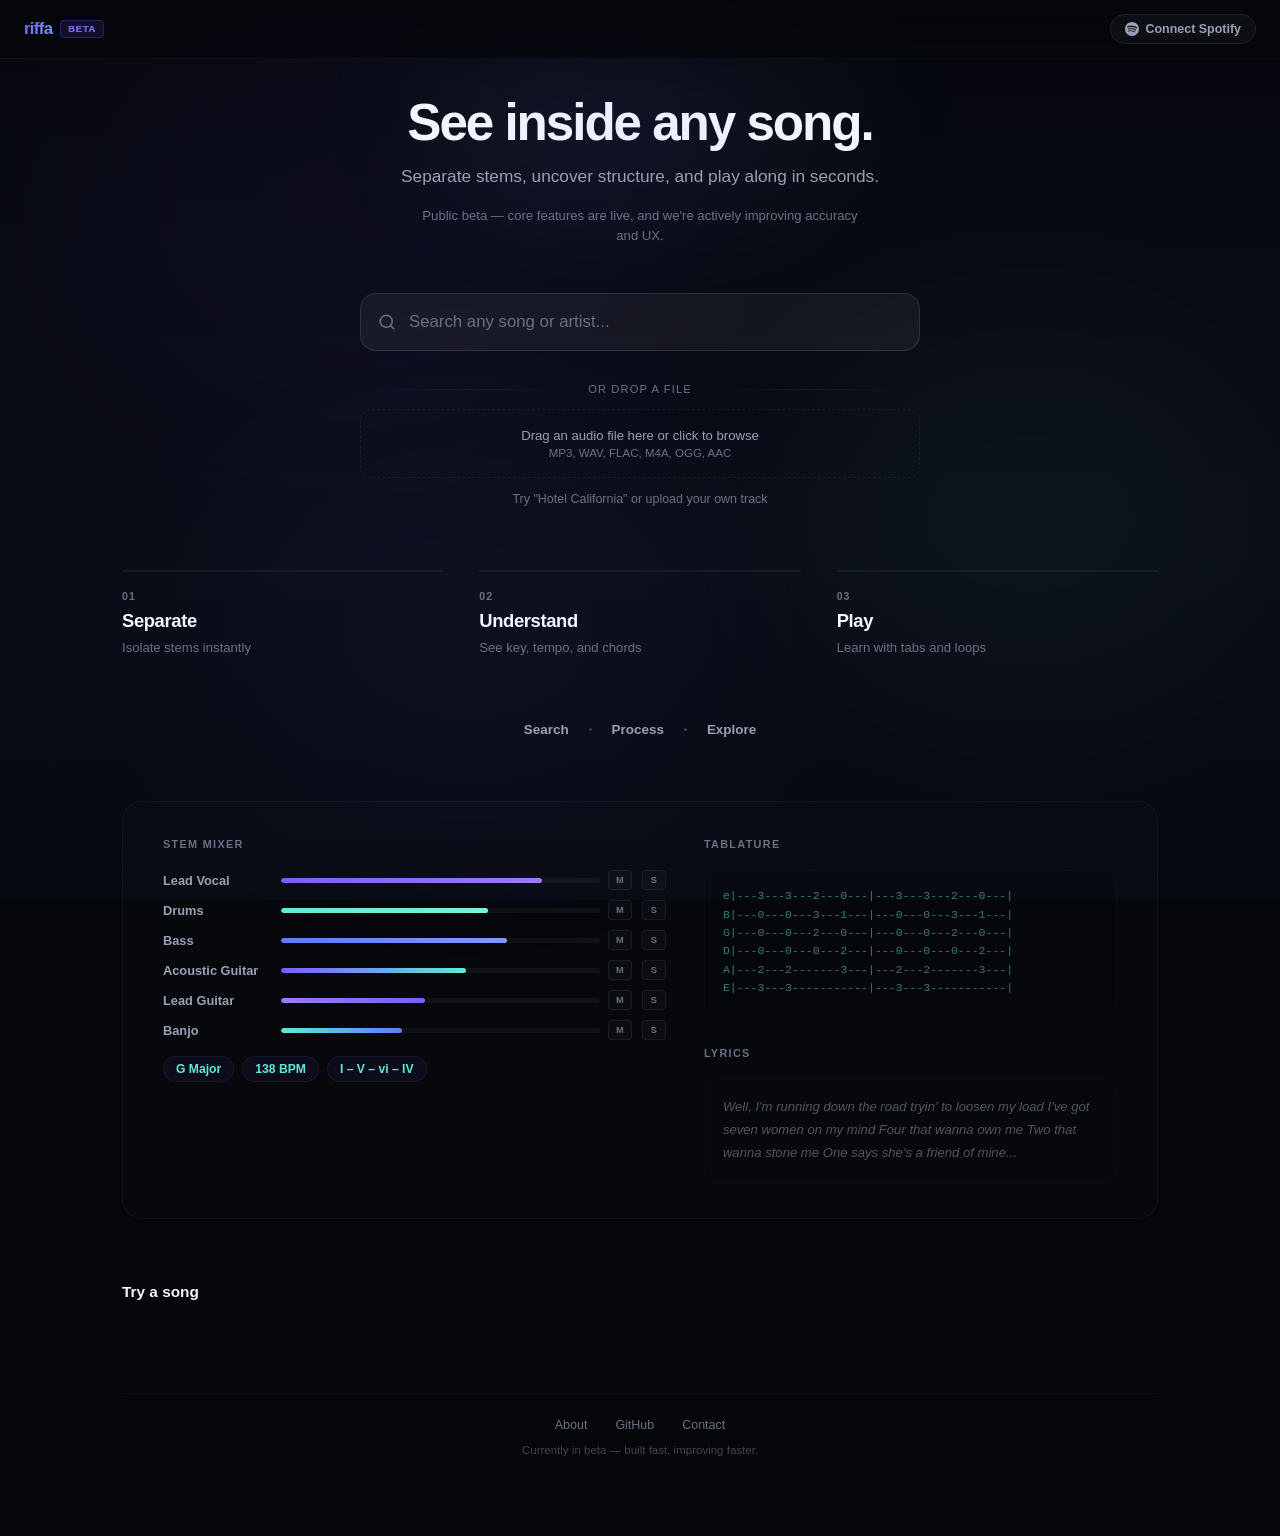
==== templates/index.html @ 3d93a6ed "initial commit" ====
<!DOCTYPE html>
<html lang="en">
<head>
  <meta charset="UTF-8" />
  <meta name="viewport" content="width=device-width, initial-scale=1.0" />
  <title>riffa Beta | Isolate, understand, and play any song</title>
  <meta name="description" content="Public beta for a music tool that helps you isolate parts, analyze songs, and practice faster." />
  <meta property="og:title" content="riffa Beta | Isolate, understand, and play any song" />
  <meta property="og:description" content="Public beta for a music tool that helps you isolate parts, analyze songs, and practice faster." />
  <meta property="og:type" content="website" />
  <meta name="twitter:card" content="summary_large_image" />
  <meta name="twitter:title" content="riffa Beta | Isolate, understand, and play any song" />
  <meta name="twitter:description" content="Public beta for a music tool that helps you isolate parts, analyze songs, and practice faster." />
  <style>
    :root {
      --bg: #05060a; --bg-soft: #0b0d14; --surface: #11131c; --surface-2: #171926;
      --surface-3: #1e2133; --surface-4: #262a3e;
      --border: rgba(255,255,255,0.06); --border-2: rgba(255,255,255,0.09);
      --accent: #7c5cff; --accent-2: #5eead4;
      --accent-gradient: linear-gradient(135deg, #7c5cff, #5eead4);
      --accent-glow: rgba(124,92,255,0.18);
      --text-primary: #f5f7ff; --text-secondary: #9aa0b5; --text-muted: #6b7085;
      --red: #f87171; --green: #4ade80; --yellow: #fbbf24;
      --radius: 16px; --radius-sm: 12px; --radius-xs: 8px;
      --glass-bg: rgba(17,19,28,0.65); --glass-border: rgba(255,255,255,0.06);
      --glass-blur: blur(24px);
      --glass-shadow: 0 8px 32px rgba(0,0,0,0.35), 0 0 0 1px rgba(255,255,255,0.03);
    }
    * { box-sizing: border-box; margin: 0; padding: 0; }
    body { font-family: "Inter",-apple-system,BlinkMacSystemFont,"Segoe UI",sans-serif; background: var(--bg); color: var(--text-primary); min-height: 100vh; -webkit-font-smoothing: antialiased; overflow-x: hidden; }
    body::before { content:""; position:fixed; top:-40%; left:50%; transform:translateX(-50%); width:800px; height:600px; background:radial-gradient(ellipse,rgba(124,92,255,0.08) 0%,rgba(94,234,212,0.04) 40%,transparent 70%); pointer-events:none; z-index:0; }
    main { position:relative; z-index:1; max-width:1100px; margin:0 auto; padding:68px 32px 60px; }
    .narrow { max-width:640px; margin-left:auto; margin-right:auto; }
    .app-head { text-align:center; margin-bottom:48px; padding-top:28px; position:relative; z-index:2; }
    .brand { font-size:1.3rem; font-weight:800; letter-spacing:-0.04em; background:var(--accent-gradient); -webkit-background-clip:text; -webkit-text-fill-color:transparent; background-clip:text; line-height:1; margin-bottom:20px; display:none; /* shown in nav instead */ }
    .brand-glow { position:absolute; top:30%; left:50%; transform:translate(-50%,-50%); width:500px; height:250px; background:radial-gradient(ellipse,rgba(124,92,255,.1) 0%,rgba(94,234,212,.04) 50%,transparent 80%); pointer-events:none; filter:blur(50px); }
    .hero-headline { font-size:3.2rem; font-weight:900; letter-spacing:-0.04em; line-height:1.04; margin-bottom:14px; color:var(--text-primary); }
    .hero-sub { color:var(--text-secondary); font-size:1.08rem; font-weight:400; line-height:1.55; max-width:480px; margin:0 auto 16px; }
    .hero-beta { color:var(--text-muted); font-size:.82rem; line-height:1.5; max-width:440px; margin:0 auto; }

    /* ═══ Sheet music background ═══ */
    .music-bg {
      position:fixed; top:0; left:0; width:100vw; height:100vh;
      z-index:0; pointer-events:none;
      background:linear-gradient(180deg, #06070d 0%, #080a14 30%, #0a0c16 60%, #070912 100%);
    }
    .music-bg svg {
      position:absolute; top:0; left:0; width:100%; height:100%;
    }

    /* Ambient washes */
    .bg-wash { position:absolute; border-radius:50%; filter:blur(90px); }
    .bg-wash-1 { width:600px; height:500px; top:-5%; left:5%; background:var(--accent); opacity:0.04; animation:washP 25s ease-in-out infinite; }
    .bg-wash-2 { width:500px; height:400px; top:35%; right:0; background:var(--accent-2); opacity:0.03; animation:washP 30s ease-in-out infinite 8s; }
    .bg-wash-3 { width:550px; height:450px; bottom:5%; left:15%; background:#5c7cff; opacity:0.035; animation:washP 22s ease-in-out infinite 15s; }
    @keyframes washP { 0%,100%{transform:scale(1)} 50%{transform:scale(1.08)} }

    .view { display:none; }
    .view.active { display:block; animation:viewIn .3s cubic-bezier(.16,1,.3,1); }
    @keyframes viewIn { from{opacity:0;transform:translateY(8px)} to{opacity:1;transform:translateY(0)} }

    .card { background:var(--glass-bg); backdrop-filter:var(--glass-blur); -webkit-backdrop-filter:var(--glass-blur); border:1px solid var(--glass-border); border-radius:var(--radius); box-shadow:var(--glass-shadow); }

    button { border:none; border-radius:var(--radius-sm); padding:11px 18px; font-size:.88rem; font-weight:600; cursor:pointer; transition:all .2s ease; font-family:inherit; }
    button:hover { transform:translateY(-1px); } button:active { transform:translateY(0); } button:disabled { opacity:.3; cursor:not-allowed; transform:none; }
    .primary { background:var(--accent-gradient); color:white; box-shadow:0 4px 20px rgba(124,92,255,.25); }
    .primary:hover { box-shadow:0 6px 28px rgba(124,92,255,.4); }
    .secondary { background:var(--surface-2); color:var(--text-secondary); border:1px solid var(--border-2); }
    .ghost { background:transparent; color:var(--text-muted); border:1px solid var(--border-2); }

    /* Search */
    .search-shell { padding:0; position:relative; z-index:2; background:none; backdrop-filter:none; -webkit-backdrop-filter:none; border:none; box-shadow:none; max-width:560px; margin:0 auto; }
    .search-wrap { position:relative; }
    .search-icon { position:absolute; left:18px; top:50%; transform:translateY(-50%); width:18px; height:18px; color:var(--text-muted); pointer-events:none; transition:color .2s; }
    .search-input { width:100%; background:rgba(255,255,255,.05); border:1px solid rgba(255,255,255,.1); border-radius:var(--radius); padding:18px 24px 18px 48px; color:var(--text-primary); font-size:1.05rem; font-family:inherit; outline:none; transition:all .3s; }
    .search-input:focus { border-color:rgba(124,92,255,.5); box-shadow:0 0 0 4px var(--accent-glow),0 0 40px rgba(124,92,255,.1); background:rgba(255,255,255,.07); }
    .search-input:focus ~ .search-icon { color:var(--accent-2); }
    .search-input::placeholder { color:var(--text-muted); transition:opacity .3s; }
    .search-results { margin-top:14px; display:flex; flex-direction:column; gap:4px; max-height:400px; overflow-y:auto; }
    .search-results::-webkit-scrollbar { width:3px; } .search-results::-webkit-scrollbar-thumb { background:rgba(255,255,255,.08); border-radius:4px; }
    .track-result { display:flex; align-items:center; gap:12px; padding:10px 12px; background:rgba(255,255,255,.02); border:1px solid transparent; border-radius:var(--radius-sm); cursor:pointer; transition:all .15s; user-select:none; }
    .track-result:hover { background:rgba(124,92,255,.06); border-color:rgba(124,92,255,.2); }
    .track-result img { width:44px; height:44px; border-radius:var(--radius-xs); object-fit:cover; flex-shrink:0; }
    .track-info { flex:1; min-width:0; }
    .track-name { font-weight:600; font-size:.88rem; white-space:nowrap; overflow:hidden; text-overflow:ellipsis; }
    .track-artist { color:var(--text-muted); font-size:.78rem; margin-top:1px; }
    .track-meta { color:var(--text-muted); font-size:.72rem; text-align:right; white-space:nowrap; flex-shrink:0; }
    .divider { display:flex; align-items:center; gap:14px; color:var(--text-muted); font-size:.7rem; margin:18px 0 14px; text-transform:uppercase; letter-spacing:.1em; font-weight:500; }
    .divider::before,.divider::after { content:""; flex:1; height:1px; background:linear-gradient(90deg,transparent,rgba(255,255,255,.06),transparent); }
    .upload-area { border:1px dashed rgba(255,255,255,.06); border-radius:var(--radius-sm); padding:18px 16px; text-align:center; color:var(--text-muted); cursor:pointer; transition:all .25s; }
    .upload-area:hover,.upload-area.drag-over { border-color:rgba(124,92,255,.3); background:rgba(124,92,255,.04); }
    .upload-area input { display:none; }
    .upload-title { color:var(--text-secondary); font-size:.82rem; font-weight:500; } .upload-subtitle { margin-top:4px; font-size:.72rem; }

    /* Try These */
    .try-section { margin-top:24px; }
    .try-label { font-size:.7rem; color:var(--text-muted); text-transform:uppercase; letter-spacing:.12em; font-weight:600; margin-bottom:10px; }
    .try-grid { display:flex; gap:10px; overflow-x:auto; padding-bottom:4px; }
    .try-grid::-webkit-scrollbar { height:2px; } .try-grid::-webkit-scrollbar-thumb { background:rgba(255,255,255,.06); border-radius:4px; }
    .try-card { flex-shrink:0; width:120px; background:rgba(255,255,255,.025); border:1px solid var(--border); border-radius:var(--radius-sm); padding:10px; cursor:pointer; transition:all .25s; }
    .try-card:hover { background:rgba(124,92,255,.06); border-color:rgba(124,92,255,.2); transform:translateY(-2px); box-shadow:0 4px 16px rgba(124,92,255,.12); }
    .try-card img { width:100%; aspect-ratio:1; object-fit:cover; border-radius:var(--radius-xs); margin-bottom:8px; }
    .try-card-name { font-size:.74rem; font-weight:600; white-space:nowrap; overflow:hidden; text-overflow:ellipsis; }
    .try-card-artist { font-size:.68rem; color:var(--text-muted); margin-top:2px; white-space:nowrap; overflow:hidden; text-overflow:ellipsis; }
    .try-card-ph { width:100%; aspect-ratio:1; background:linear-gradient(135deg,var(--surface-3),var(--surface-4)); border-radius:var(--radius-xs); margin-bottom:8px; display:flex; align-items:center; justify-content:center; color:var(--text-muted); font-size:1.4rem; }
    .empty-state { color:var(--text-muted); font-size:.84rem; padding:8px 2px; }

    .search-hint { text-align:center; color:var(--text-muted); font-size:.78rem; margin-top:14px; }

    /* ═══ Landing sections ═══ */
    .landing-section { margin-top:64px; position:relative; z-index:2; }
    .landing-section-title { font-size:.96rem; font-weight:700; color:var(--text-primary); margin-bottom:18px; }
    .landing-section-title.center { text-align:center; }

    /* Capability band */
    .cap-band { display:grid; grid-template-columns:repeat(3,1fr); gap:36px; }
    .cap-item { padding:0; text-align:left; cursor:pointer; transition:all .25s; border-top:2px solid rgba(255,255,255,.05); padding-top:18px; }
    .cap-item:hover { border-top-color:var(--accent-2); }
    .cap-num { font-size:.66rem; font-weight:700; color:var(--text-muted); margin-bottom:8px; letter-spacing:.1em; }
    .cap-title { font-size:1.15rem; font-weight:800; margin-bottom:6px; transition:color .2s; letter-spacing:-0.02em; }
    .cap-item:hover .cap-title { color:var(--accent-2); }
    .cap-desc { font-size:.82rem; color:var(--text-muted); line-height:1.5; }

    /* How it works */
    .hiw-strip { display:flex; align-items:center; justify-content:center; gap:20px; padding:0; }
    .hiw-step { font-size:.84rem; font-weight:600; color:var(--text-secondary); }
    .hiw-dot { width:3px; height:3px; border-radius:50%; background:var(--text-muted); opacity:.5; }

    /* Preview — two-column showcase */
    .preview-frame {
      background:rgba(255,255,255,.012); border:1px solid rgba(255,255,255,.04); border-radius:20px;
      padding:36px 40px; overflow:hidden;
    }
    .preview-split { display:grid; grid-template-columns:1.1fr 0.9fr; gap:36px; }
    .preview-left, .preview-right { display:flex; flex-direction:column; gap:16px; }
    .preview-label { font-size:.68rem; font-weight:700; color:var(--text-muted); text-transform:uppercase; letter-spacing:.12em; margin-bottom:4px; }
    .preview-mixer { display:grid; grid-template-columns:1fr; gap:10px; }
    .preview-ch { display:grid; grid-template-columns:110px 1fr 26px 26px; align-items:center; gap:8px; }
    .preview-ch-label { font-size:.8rem; font-weight:600; color:var(--text-secondary); }
    .preview-ch-bar { height:5px; background:rgba(255,255,255,.04); border-radius:3px; overflow:hidden; }
    .preview-ch-fill { height:100%; border-radius:3px; }
    .preview-ch-btn { width:24px; height:20px; border-radius:4px; border:1px solid rgba(255,255,255,.06); background:rgba(255,255,255,.025); color:var(--text-muted); font-size:.58rem; font-weight:800; display:flex; align-items:center; justify-content:center; }
    .preview-meta-row { display:flex; gap:8px; flex-wrap:wrap; }
    .preview-chip { padding:5px 12px; background:rgba(124,92,255,.06); border:1px solid rgba(124,92,255,.1); border-radius:999px; font-size:.76rem; font-weight:600; color:var(--accent-2); }
    .preview-tab-block { background:rgba(5,6,10,.4); border:1px solid rgba(255,255,255,.04); border-radius:var(--radius-sm); padding:16px 18px; font-family:"SF Mono","Cascadia Code","Courier New",monospace; font-size:.72rem; line-height:1.6; color:var(--accent-2); opacity:.5; white-space:pre; overflow:hidden; flex:1; }
    .preview-lyrics-block { background:rgba(5,6,10,.3); border:1px solid rgba(255,255,255,.04); border-radius:var(--radius-sm); padding:16px 18px; font-size:.82rem; line-height:1.75; color:var(--text-secondary); opacity:.5; overflow:hidden; max-height:120px; font-style:italic; }
    @media(max-width:768px) { .preview-split { grid-template-columns:1fr; gap:20px; } .preview-frame { padding:24px 20px; } }

    /* Discovery rail */
    .try-grid { display:flex; gap:20px; overflow-x:auto; padding-bottom:10px; scroll-snap-type:x mandatory; }
    .try-grid::-webkit-scrollbar { height:3px; } .try-grid::-webkit-scrollbar-thumb { background:rgba(255,255,255,.06); border-radius:4px; }
    .try-card { flex-shrink:0; width:180px; background:rgba(255,255,255,.015); border:1px solid rgba(255,255,255,.04); border-radius:var(--radius); padding:14px; cursor:pointer; transition:all .3s; scroll-snap-align:start; }
    .try-card:hover { background:rgba(124,92,255,.04); border-color:rgba(124,92,255,.15); transform:translateY(-5px); box-shadow:0 16px 40px rgba(124,92,255,.12); }
    .try-card img { width:100%; aspect-ratio:1; object-fit:cover; border-radius:10px; margin-bottom:12px; }
    .try-card-name { font-size:.86rem; font-weight:600; white-space:nowrap; overflow:hidden; text-overflow:ellipsis; }
    .try-card-artist { font-size:.78rem; color:var(--text-muted); margin-top:4px; white-space:nowrap; overflow:hidden; text-overflow:ellipsis; }

    /* Footer */
    .site-footer { margin-top:64px; padding:24px 0 20px; border-top:1px solid rgba(255,255,255,.04); text-align:center; }
    .footer-links { display:flex; justify-content:center; gap:28px; margin-bottom:12px; }
    .footer-links a { color:var(--text-muted); text-decoration:none; font-size:.78rem; font-weight:500; transition:color .2s; }
    .footer-links a:hover { color:var(--text-secondary); }
    .footer-note { color:var(--text-muted); font-size:.72rem; opacity:.6; }

    @media(max-width:768px) { .cap-band { grid-template-columns:1fr; gap:20px; } .hero-headline { font-size:2.2rem; } .preview-ch { grid-template-columns:80px 1fr 24px 24px; } .preview-frame { padding:24px 20px; } }

    /* Confirm — uses the same hero layout as processing, kept for results banners */
    .track-banner { display:flex; align-items:center; gap:14px; padding:14px; background:rgba(255,255,255,.025); border:1px solid var(--border); border-radius:var(--radius-sm); }
    .track-banner img,.track-banner .cover-placeholder { width:52px; height:52px; border-radius:var(--radius-xs); object-fit:cover; flex-shrink:0; }
    .cover-placeholder { display:flex; align-items:center; justify-content:center; background:var(--surface-3); font-size:1.2rem; }
    .track-banner-title { font-size:.96rem; font-weight:700; line-height:1.3; }
    .track-banner-sub { color:var(--text-muted); font-size:.82rem; margin-top:2px; }
    .error-msg { display:none; color:var(--red); font-size:.84rem; margin-top:12px; }

    /* Hero CTA button */
    .hero-cta {
      padding:14px 40px; font-size:.95rem; font-weight:700; border-radius:var(--radius-sm);
      background:var(--accent-gradient); color:white; border:none; cursor:pointer;
      box-shadow:0 4px 24px rgba(124,92,255,.35); transition:all .3s ease;
    }
    .hero-cta:hover { box-shadow:0 6px 32px rgba(124,92,255,.5); transform:translateY(-2px); }
    .hero-cta:disabled { opacity:.35; cursor:not-allowed; transform:none; box-shadow:none; }

    .hero-back {
      margin-top:12px; background:none; border:none; color:var(--text-muted);
      font-size:.82rem; cursor:pointer; padding:6px 12px; transition:color .2s;
    }
    .hero-back:hover { color:var(--text-secondary); transform:none; }

    /* Smooth state transition */
    .hero-actions { transition:opacity .3s ease; }
    .hero-actions.hidden { opacity:0; pointer-events:none; height:0; overflow:hidden; margin:0; }
    .hero-loading { transition:opacity .3s ease .15s; }
    .hero-loading.hidden { opacity:0; pointer-events:none; height:0; overflow:hidden; margin:0; }

    /* ═══ Processing — Hero Layout ═══ */
    .proc-hero {
      display:flex; flex-direction:column; align-items:center; justify-content:center;
      min-height:60vh; padding:40px 24px; text-align:center;
    }

    /* Album art with pulse glow */
    .proc-art-wrap {
      position:relative; width:180px; height:180px; margin-bottom:28px;
    }
    .proc-art-glow {
      position:absolute; inset:-30px; border-radius:50%;
      background:radial-gradient(circle, rgba(124,92,255,0.3) 0%, rgba(94,234,212,0.12) 50%, transparent 70%);
      animation:pulseGlow 2.8s ease-in-out infinite;
    }
    @keyframes pulseGlow {
      0%,100% { transform:scale(1); opacity:0.3; }
      50% { transform:scale(1.08); opacity:0; }
    }
    .proc-art-wrap img {
      position:relative; width:180px; height:180px; border-radius:var(--radius);
      object-fit:cover; box-shadow:0 12px 40px rgba(0,0,0,0.5); z-index:1;
    }
    .proc-art-wrap .proc-art-ph {
      position:relative; width:180px; height:180px; border-radius:var(--radius);
      background:var(--surface-3); display:flex; align-items:center; justify-content:center;
      font-size:3rem; z-index:1; box-shadow:0 12px 40px rgba(0,0,0,0.5);
    }

    .proc-title { font-size:1.2rem; font-weight:800; letter-spacing:-0.02em; margin-bottom:4px; }
    .proc-sub { color:var(--text-muted); font-size:.88rem; margin-bottom:16px; }

    /* Metadata chips on loading screen */
    .proc-chips { display:flex; gap:8px; flex-wrap:wrap; justify-content:center; margin-bottom:28px; }
    .proc-chip {
      padding:4px 12px; border-radius:999px; font-size:.72rem; font-weight:600;
      background:rgba(124,92,255,.08); border:1px solid rgba(124,92,255,.15); color:var(--accent-2);
    }

    /* Waveform loader */
    .waveform-wrap {
      width:100%; max-width:340px; height:40px; position:relative; overflow:hidden;
      border-radius:var(--radius-xs);
    }
    .waveform-bg, .waveform-fg {
      position:absolute; top:0; left:0; width:100%; height:100%;
      display:flex; align-items:flex-end; justify-content:center; gap:2px;
    }
    .waveform-bg { opacity:0.12; }
    .waveform-fg {
      width:0%; overflow:hidden; transition:width .6s cubic-bezier(.16,1,.3,1);
    }
    .wv-bar {
      flex-shrink:0; width:3px; border-radius:2px; background:var(--accent);
      animation:wvBounce var(--dur) ease-in-out infinite;
      animation-delay:var(--delay);
    }
    .waveform-fg .wv-bar { background:var(--accent-2); }

    @keyframes wvBounce {
      0%,100% { height:var(--h-min); }
      40% { height:var(--h-max); }
      60% { height:var(--h-max); }
    }

    .proc-status {
      margin-top:20px; color:var(--text-muted); font-size:.84rem; font-weight:500;
      min-height:1.4em; transition:opacity .3s;
    }
    .proc-status.fading { opacity:0; }

    /* ═══ RESULTS ═══ */
    .results-shell { padding:0; overflow:hidden; }

    /* Header inside results */
    .results-header { padding:20px 22px 0; }
    .results-meta { display:flex; gap:8px; flex-wrap:wrap; margin-top:12px; }
    .meta-chip { display:inline-flex; align-items:center; gap:5px; padding:5px 12px; background:rgba(124,92,255,.06); border:1px solid rgba(124,92,255,.12); border-radius:999px; font-size:.74rem; font-weight:600; }
    .meta-chip .mc-label { color:var(--text-muted); } .meta-chip .mc-val { color:var(--accent-2); }
    .tag-chip { padding:4px 10px; background:rgba(255,255,255,.03); border:1px solid var(--border); border-radius:999px; font-size:.7rem; color:var(--text-muted); font-weight:500; }

    /* Primary nav tabs */
    .results-nav { display:flex; gap:0; border-bottom:1px solid var(--border); margin-top:16px; padding:0 22px; }
    .results-nav-btn { background:none; border:none; border-bottom:2px solid transparent; border-radius:0; padding:10px 16px; font-size:.82rem; font-weight:600; color:var(--text-muted); cursor:pointer; transition:all .15s; }
    .results-nav-btn:hover { color:var(--text-secondary); transform:none; }
    .results-nav-btn.active { color:var(--accent-2); border-bottom-color:var(--accent-2); }

    /* Panels */
    .results-panel { display:none; padding:18px 22px 22px; }
    .results-panel.active { display:block; animation:viewIn .2s ease; }

    /* Mix panel */
    .mixer-transport { display:flex; align-items:center; gap:10px; padding:12px 0; }
    .transport-btn { width:38px; height:38px; border-radius:50%; display:flex; align-items:center; justify-content:center; background:var(--accent-gradient); border:none; padding:0; flex-shrink:0; box-shadow:0 3px 14px rgba(124,92,255,.3); }
    .transport-btn:hover { transform:scale(1.06); }
    .transport-btn svg { width:14px; height:14px; fill:white; }
    .transport-time { font-size:.76rem; color:var(--text-muted); font-variant-numeric:tabular-nums; min-width:85px; font-weight:500; }
    .transport-seek { flex:1; height:4px; -webkit-appearance:none; appearance:none; background:rgba(255,255,255,.06); border-radius:4px; outline:none; cursor:pointer; }
    .transport-seek::-webkit-slider-thumb { -webkit-appearance:none; width:12px; height:12px; border-radius:50%; background:var(--accent-2); cursor:pointer; box-shadow:0 0 8px rgba(94,234,212,.4); }

    .mixer-channels { margin-top:4px; }
    .channel { display:grid; grid-template-columns:76px 1fr 30px 30px; align-items:center; gap:8px; padding:6px 0; }
    .channel-name { font-size:.78rem; font-weight:600; color:var(--text-secondary); white-space:nowrap; overflow:hidden; text-overflow:ellipsis; }
    .channel.muted .channel-name { color:var(--text-muted); opacity:.4; }
    .channel-volume { display:flex; align-items:center; gap:8px; }
    .vol-slider { flex:1; height:3px; -webkit-appearance:none; appearance:none; background:rgba(255,255,255,.06); border-radius:3px; outline:none; cursor:pointer; }
    .vol-slider::-webkit-slider-thumb { -webkit-appearance:none; width:10px; height:10px; border-radius:50%; background:var(--accent-2); cursor:pointer; }
    .channel.muted .vol-slider::-webkit-slider-thumb { background:var(--text-muted); }
    .vol-label { font-size:.68rem; color:var(--text-muted); min-width:24px; text-align:right; font-variant-numeric:tabular-nums; }
    .ch-btn { width:28px; height:22px; border-radius:5px; font-size:.64rem; font-weight:800; display:flex; align-items:center; justify-content:center; cursor:pointer; border:1px solid var(--border-2); background:rgba(255,255,255,.03); color:var(--text-muted); transition:all .12s; padding:0; font-family:inherit; }
    .ch-btn:hover { transform:none; } .ch-btn.mute-active { background:rgba(248,113,113,.15); color:var(--red); border-color:rgba(248,113,113,.3); } .ch-btn.solo-active { background:rgba(251,191,36,.15); color:var(--yellow); border-color:rgba(251,191,36,.3); }

    /* Jam controls compact */
    .jam-row-compact { display:flex; gap:12px; margin-top:14px; padding-top:14px; border-top:1px solid var(--border); flex-wrap:wrap; }
    .jam-grp { display:flex; align-items:center; gap:6px; }
    .jam-lbl { font-size:.7rem; color:var(--text-muted); text-transform:uppercase; letter-spacing:.08em; font-weight:600; }
    .jam-input { width:52px; background:var(--surface-2); border:1px solid var(--border-2); border-radius:6px; padding:4px 6px; color:var(--text-primary); font-size:.78rem; font-family:inherit; text-align:center; outline:none; }
    .jam-input:focus { border-color:rgba(124,92,255,.4); }
    .jam-btn { width:26px; height:22px; border-radius:5px; font-size:.78rem; font-weight:700; display:flex; align-items:center; justify-content:center; cursor:pointer; border:1px solid var(--border-2); background:rgba(255,255,255,.03); color:var(--text-secondary); transition:all .12s; padding:0; font-family:inherit; }
    .jam-btn:hover { transform:none; background:rgba(124,92,255,.08); }
    .jam-btn.active { background:rgba(94,234,212,.12); color:var(--accent-2); border-color:rgba(94,234,212,.25); }
    .transpose-val { font-size:.82rem; font-weight:700; color:var(--accent-2); min-width:30px; text-align:center; }
    .transposed-key { font-size:.74rem; color:var(--accent-2); }

    /* Tab panel */
    .tab-pills { display:flex; flex-wrap:wrap; gap:5px; margin-bottom:12px; }
    .tab-pill { background:rgba(255,255,255,.03); color:var(--text-muted); border:1px solid var(--border-2); border-radius:999px; padding:6px 14px; font-size:.76rem; font-weight:600; cursor:pointer; transition:all .15s; font-family:inherit; }
    .tab-pill.active { background:var(--accent-gradient); color:white; border-color:transparent; box-shadow:0 2px 10px rgba(124,92,255,.3); }
    .tab-display { background:rgba(5,6,10,.6); border:1px solid var(--border); border-radius:var(--radius-sm); padding:16px; font-family:"SF Mono","Cascadia Code","Courier New",Consolas,monospace; font-size:.73rem; line-height:1.6; color:var(--accent-2); overflow:auto; white-space:pre; max-height:400px; }
    .tab-display::-webkit-scrollbar { width:3px; height:3px; } .tab-display::-webkit-scrollbar-thumb { background:rgba(255,255,255,.06); border-radius:4px; }
    .midi-row { display:flex; flex-wrap:wrap; gap:8px; margin-top:14px; }
    .midi-row a { text-decoration:none; }

    /* Lyrics panel */
    .lyrics-container { background:rgba(5,6,10,.4); border:1px solid var(--border); border-radius:var(--radius-sm); padding:24px 28px; max-height:60vh; overflow-y:auto; font-size:.9rem; line-height:1.85; color:var(--text-secondary); white-space:pre-wrap; word-wrap:break-word; }
    .lyrics-container::-webkit-scrollbar { width:3px; } .lyrics-container::-webkit-scrollbar-thumb { background:rgba(255,255,255,.06); border-radius:4px; }
    .lyrics-empty { padding:40px 20px; text-align:center; color:var(--text-muted); font-size:.86rem; }

    /* Similar panel */
    .rec-group { margin-bottom:20px; }
    .rec-title { font-size:.82rem; font-weight:700; color:var(--text-primary); margin-bottom:8px; }
    .rec-title span { color:var(--text-muted); font-weight:400; font-size:.76rem; }
    .rec-scroll { display:flex; gap:10px; overflow-x:auto; padding-bottom:4px; }
    .rec-scroll::-webkit-scrollbar { height:2px; } .rec-scroll::-webkit-scrollbar-thumb { background:rgba(255,255,255,.06); border-radius:4px; }
    .rec-card { flex-shrink:0; width:130px; background:rgba(255,255,255,.02); border:1px solid var(--border); border-radius:var(--radius-sm); padding:10px; cursor:pointer; transition:all .2s; }
    .rec-card:hover { background:rgba(124,92,255,.06); border-color:rgba(124,92,255,.2); transform:translateY(-2px); }
    .rec-card img { width:100%; aspect-ratio:1; object-fit:cover; border-radius:var(--radius-xs); margin-bottom:8px; }
    .rec-card .rec-img-ph { width:100%; aspect-ratio:1; background:var(--surface-3); border-radius:var(--radius-xs); margin-bottom:8px; }
    .rec-card-name { font-size:.76rem; font-weight:600; white-space:nowrap; overflow:hidden; text-overflow:ellipsis; }
    .rec-card-artist { font-size:.7rem; color:var(--text-muted); margin-top:2px; white-space:nowrap; overflow:hidden; text-overflow:ellipsis; }

    /* New Song */
    .new-song-row { padding:18px 22px; border-top:1px solid var(--border); display:flex; justify-content:center; }
    .new-song-btn { background:rgba(255,255,255,.03); color:var(--text-secondary); border:1px solid var(--border-2); border-radius:var(--radius-sm); padding:11px 32px; font-size:.86rem; font-weight:600; cursor:pointer; transition:all .2s; }
    .new-song-btn:hover { background:rgba(124,92,255,.06); border-color:rgba(124,92,255,.25); color:var(--text-primary); }

    /* ═══ Top Nav ═══ */
    .top-nav {
      position:fixed; top:0; left:0; right:0; z-index:100;
      display:flex; align-items:center; justify-content:space-between;
      padding:14px 24px;
      background:rgba(5,6,10,0.7); backdrop-filter:blur(16px); -webkit-backdrop-filter:blur(16px);
      border-bottom:1px solid rgba(255,255,255,0.04);
    }
    .nav-brand {
      font-size:1.05rem; font-weight:800; letter-spacing:-0.04em;
      background:var(--accent-gradient); -webkit-background-clip:text; -webkit-text-fill-color:transparent; background-clip:text;
      cursor:pointer; display:inline-flex; align-items:center; gap:8px;
    }
    .beta-badge {
      font-size:.58rem; font-weight:700; letter-spacing:.08em; text-transform:uppercase;
      padding:2px 7px; border-radius:4px; background:rgba(124,92,255,.12); color:var(--accent);
      border:1px solid rgba(124,92,255,.2); -webkit-text-fill-color:var(--accent);
      line-height:1.4;
    }
    .spotify-btn {
      display:inline-flex; align-items:center; gap:6px;
      padding:7px 14px; border-radius:999px; font-size:.78rem; font-weight:600;
      background:rgba(255,255,255,0.04); border:1px solid rgba(255,255,255,0.08);
      color:var(--text-secondary); cursor:pointer; transition:all .25s; font-family:inherit;
    }
    .spotify-btn:hover {
      background:rgba(30,215,96,0.08); border-color:rgba(30,215,96,0.2);
      color:#1ed760; transform:none; box-shadow:0 0 16px rgba(30,215,96,0.08);
    }
    .spotify-btn svg { width:14px; height:14px; fill:currentColor; flex-shrink:0; }

    /* Tooltip */
    .nav-tooltip {
      position:absolute; top:calc(100% + 8px); right:24px;
      background:var(--surface-2); border:1px solid var(--border-2); border-radius:var(--radius-xs);
      padding:8px 14px; font-size:.78rem; color:var(--text-secondary); white-space:nowrap;
      opacity:0; pointer-events:none; transition:opacity .2s;
      box-shadow:0 4px 16px rgba(0,0,0,0.3);
    }
    .nav-tooltip.show { opacity:1; }

    @media(max-width:640px) {
      main { padding:28px 14px 60px; }
      .channel { grid-template-columns:64px 1fr 26px 26px; gap:5px; }
      .action-row { flex-direction:column; } .action-row button { width:100%; }
      .results-nav-btn { padding:10px 10px; font-size:.78rem; }
      .top-nav { padding:12px 16px; }
      .spotify-btn { padding:6px 10px; font-size:.72rem; }
    }
  </style>
</head>
<body>
<!-- Top Nav -->
<nav class="top-nav">
  <div class="nav-brand" onclick="resetApp()">riffa <span class="beta-badge">Beta</span></div>
  <button class="spotify-btn" id="spotify-connect-btn" onclick="onSpotifyConnect()">
    <svg viewBox="0 0 24 24"><path d="M12 0C5.4 0 0 5.4 0 12s5.4 12 12 12 12-5.4 12-12S18.66 0 12 0zm5.521 17.34c-.24.359-.66.48-1.021.24-2.82-1.74-6.36-2.101-10.561-1.141-.418.122-.779-.179-.899-.539-.12-.421.18-.78.54-.9 4.56-1.021 8.52-.6 11.64 1.32.42.18.479.659.301 1.02zm1.44-3.3c-.301.42-.841.6-1.262.3-3.239-1.98-8.159-2.58-11.939-1.38-.479.12-1.02-.12-1.14-.6-.12-.48.12-1.021.6-1.141C9.6 9.9 15 10.561 18.72 12.84c.361.181.54.78.241 1.2zm.12-3.36C15.24 8.4 8.82 8.16 5.16 9.301c-.6.179-1.2-.181-1.38-.721-.18-.601.18-1.2.72-1.381 4.26-1.26 11.28-1.02 15.721 1.621.539.3.719 1.02.419 1.56-.299.421-1.02.599-1.559.3z"/></svg>
    Connect Spotify
  </button>
  <div class="nav-tooltip" id="spotify-tooltip">Coming soon</div>
</nav>

<!-- Music background -->
<div class="music-bg" id="music-bg">
  <div class="bg-wash bg-wash-1"></div>
  <div class="bg-wash bg-wash-2"></div>
  <div class="bg-wash bg-wash-3"></div>
</div>

<main>
  <div class="app-head">
    <div class="brand-glow"></div>
    <div class="hero-headline">See inside any song.</div>
    <div class="hero-sub">Separate stems, uncover structure, and play along in seconds.</div>
    <div class="hero-beta">Public beta — core features are live, and we're actively improving accuracy and UX.</div>
  </div>

  <!-- SEARCH -->
  <div id="view-search" class="view active">
    <div class="search-shell">
      <div class="search-wrap">
        <input type="text" class="search-input" id="search-input" placeholder="Search any song or artist..." autocomplete="off" />
        <svg class="search-icon" viewBox="0 0 24 24" fill="none" stroke="currentColor" stroke-width="2" stroke-linecap="round"><circle cx="11" cy="11" r="8"/><line x1="21" y1="21" x2="16.65" y2="16.65"/></svg>
      </div>
      <div id="search-results" class="search-results"></div>
      <div class="divider">or drop a file</div>
      <div class="upload-area" id="upload-area" onclick="document.getElementById('file-input').click()" ondragover="handleDragOver(event)" ondrop="handleDrop(event)" ondragleave="handleDragLeave(event)">
        <input type="file" id="file-input" accept=".mp3,.wav,.flac,.m4a,.ogg,.aac" onchange="handleFileSelect(event)" />
        <div class="upload-title">Drag an audio file here or click to browse</div>
        <div class="upload-subtitle">MP3, WAV, FLAC, M4A, OGG, AAC</div>
      </div>
      <div class="search-hint">Try "Hotel California" or upload your own track</div>
    </div>

    <!-- Capability band -->
    <div class="landing-section">
      <div class="cap-band">
        <div class="cap-item" onclick="valueRoute('mix')">
          <div class="cap-num">01</div>
          <div class="cap-title">Separate</div>
          <div class="cap-desc">Isolate stems instantly</div>
        </div>
        <div class="cap-item" onclick="valueRoute('similar')">
          <div class="cap-num">02</div>
          <div class="cap-title">Understand</div>
          <div class="cap-desc">See key, tempo, and chords</div>
        </div>
        <div class="cap-item" onclick="valueRoute('tab')">
          <div class="cap-num">03</div>
          <div class="cap-title">Play</div>
          <div class="cap-desc">Learn with tabs and loops</div>
        </div>
      </div>
    </div>

    <!-- How it works -->
    <div class="landing-section">
      <div class="hiw-strip">
        <span class="hiw-step">Search</span>
        <span class="hiw-dot"></span>
        <span class="hiw-step">Process</span>
        <span class="hiw-dot"></span>
        <span class="hiw-step">Explore</span>
      </div>
    </div>

    <!-- Product preview -->
    <div class="landing-section">
      <div class="preview-frame">
        <div class="preview-split">
          <div class="preview-left">
            <div class="preview-label">Stem Mixer</div>
            <div class="preview-mixer">
              <div class="preview-ch"><div class="preview-ch-label">Lead Vocal</div><div class="preview-ch-bar"><div class="preview-ch-fill" style="width:82%;background:linear-gradient(90deg,#7c5cff,#9b7bff)"></div></div><div class="preview-ch-btn">M</div><div class="preview-ch-btn">S</div></div>
              <div class="preview-ch"><div class="preview-ch-label">Drums</div><div class="preview-ch-bar"><div class="preview-ch-fill" style="width:65%;background:linear-gradient(90deg,#5eead4,#7cf0de)"></div></div><div class="preview-ch-btn">M</div><div class="preview-ch-btn">S</div></div>
              <div class="preview-ch"><div class="preview-ch-label">Bass</div><div class="preview-ch-bar"><div class="preview-ch-fill" style="width:71%;background:linear-gradient(90deg,#5c7cff,#7b9bff)"></div></div><div class="preview-ch-btn">M</div><div class="preview-ch-btn">S</div></div>
              <div class="preview-ch"><div class="preview-ch-label">Acoustic Guitar</div><div class="preview-ch-bar"><div class="preview-ch-fill" style="width:58%;background:linear-gradient(90deg,#7c5cff,#5eead4)"></div></div><div class="preview-ch-btn">M</div><div class="preview-ch-btn">S</div></div>
              <div class="preview-ch"><div class="preview-ch-label">Lead Guitar</div><div class="preview-ch-bar"><div class="preview-ch-fill" style="width:45%;background:linear-gradient(90deg,#9b7bff,#7c5cff)"></div></div><div class="preview-ch-btn">M</div><div class="preview-ch-btn">S</div></div>
              <div class="preview-ch"><div class="preview-ch-label">Banjo</div><div class="preview-ch-bar"><div class="preview-ch-fill" style="width:38%;background:linear-gradient(90deg,#5eead4,#5c7cff)"></div></div><div class="preview-ch-btn">M</div><div class="preview-ch-btn">S</div></div>
            </div>
            <div class="preview-meta-row">
              <span class="preview-chip">G Major</span>
              <span class="preview-chip">138 BPM</span>
              <span class="preview-chip">I &ndash; V &ndash; vi &ndash; IV</span>
            </div>
          </div>
          <div class="preview-right">
            <div class="preview-label">Tablature</div>
            <div class="preview-tab-block">e|---3---3---2---0---|---3---3---2---0---|
B|---0---0---3---1---|---0---0---3---1---|
G|---0---0---2---0---|---0---0---2---0---|
D|---0---0---0---2---|---0---0---0---2---|
A|---2---2-------3---|---2---2-------3---|
E|---3---3-----------|---3---3-----------|</div>
            <div class="preview-label" style="margin-top:16px">Lyrics</div>
            <div class="preview-lyrics-block">Well, I'm running down the road
tryin' to loosen my load
I've got seven women on my mind
Four that wanna own me
Two that wanna stone me
One says she's a friend of mine...</div>
          </div>
        </div>
      </div>
    </div>

    <!-- Discovery rail -->
    <div class="landing-section">
      <div class="landing-section-title">Try a song</div>
      <div class="try-grid" id="try-grid"></div>
    </div>

    <!-- Footer -->
    <div class="site-footer">
      <div class="footer-links">
        <a href="#">About</a>
        <a href="#">GitHub</a>
        <a href="#">Contact</a>
      </div>
      <div class="footer-note">Currently in beta — built fast, improving faster.</div>
    </div>
  </div>

  <!-- CONFIRM + PROCESSING (shared hero layout) -->
  <div id="view-confirm" class="view">
    <div class="proc-hero">
      <!-- Album art with glow -->
      <div class="proc-art-wrap" id="proc-art-wrap">
        <div class="proc-art-glow"></div>
        <div class="proc-art-ph">&#127925;</div>
      </div>
      <!-- Track info -->
      <div class="proc-title" id="proc-title"></div>
      <div class="proc-sub" id="proc-sub"></div>
      <!-- Metadata chips -->
      <div class="proc-chips" id="proc-chips"></div>

      <!-- STATE: Pre-process (CTA) -->
      <div class="hero-actions" id="hero-actions">
        <button class="hero-cta" id="process-btn" onclick="startProcessing()">Dive In</button>
        <button class="hero-back" onclick="resetApp()">&#8592; Choose a different song</button>
        <div id="error-msg" class="error-msg" style="text-align:center;margin-top:10px"></div>
      </div>

      <!-- STATE: Processing (waveform) -->
      <div class="hero-loading hidden" id="hero-loading">
        <div class="waveform-wrap">
          <div class="waveform-bg" id="wv-bg"></div>
          <div class="waveform-fg" id="wv-fg"></div>
        </div>
        <div class="proc-status" id="progress-label">Analyzing the track...</div>
      </div>
    </div>
  </div>

  <!-- RESULTS -->
  <div id="view-results" class="view">
    <div class="card results-shell">

      <!-- Header: track + metadata chips -->
      <div class="results-header">
        <div class="track-banner" id="results-banner"></div>
        <div class="results-meta" id="results-meta"></div>
      </div>

      <!-- Nav tabs -->
      <div class="results-nav" id="results-nav">
        <button class="results-nav-btn active" data-panel="mix" onclick="switchPanel('mix',this)">Mix</button>
        <button class="results-nav-btn" data-panel="tab" onclick="switchPanel('tab',this)">Tab</button>
        <button class="results-nav-btn" data-panel="lyrics" onclick="switchPanel('lyrics',this)">Lyrics</button>
        <button class="results-nav-btn" data-panel="similar" onclick="switchPanel('similar',this)">Similar</button>
      </div>

      <!-- MIX PANEL -->
      <div class="results-panel active" id="panel-mix">
        <div class="mixer-transport">
          <button class="transport-btn" onclick="togglePlayback()" title="Play / Pause">
            <svg id="play-icon" viewBox="0 0 24 24"><polygon points="6,3 20,12 6,21"/></svg>
            <svg id="pause-icon" viewBox="0 0 24 24" style="display:none"><rect x="5" y="3" width="4" height="18"/><rect x="15" y="3" width="4" height="18"/></svg>
          </button>
          <button class="transport-btn" onclick="stopPlayback()" title="Stop" style="background:rgba(255,255,255,.05);width:30px;height:30px;box-shadow:none">
            <svg viewBox="0 0 24 24" style="width:11px;height:11px"><rect x="5" y="5" width="14" height="14" rx="2"/></svg>
          </button>
          <input type="range" class="transport-seek" id="seek-bar" min="0" max="100" value="0" step="0.1" oninput="seekTo(this.value)" />
          <div class="transport-time" id="time-display">0:00 / 0:00</div>
        </div>
        <div class="mixer-channels" id="mixer-channels"></div>
        <div class="jam-row-compact">
          <div class="jam-grp"><span class="jam-lbl">Loop</span><input type="text" class="jam-input" id="loop-start" value="0:00" /><span style="color:var(--text-muted);font-size:.74rem">to</span><input type="text" class="jam-input" id="loop-end" placeholder="end" /><button class="jam-btn" id="loop-btn" onclick="toggleLoop()">&#8635;</button></div>
          <div class="jam-grp"><span class="jam-lbl">Transpose</span><button class="jam-btn" onclick="transposeBy(-1)">-</button><div class="transpose-val" id="transpose-display">0</div><button class="jam-btn" onclick="transposeBy(1)">+</button><span class="transposed-key" id="transposed-key"></span></div>
        </div>
      </div>

      <!-- TAB PANEL -->
      <div class="results-panel" id="panel-tab">
        <div class="tab-pills" id="tab-pills"></div>
        <div class="tab-display" id="tab-display">(select a part above)</div>
        <div class="midi-row" id="midi-actions"></div>
      </div>

      <!-- LYRICS PANEL -->
      <div class="results-panel" id="panel-lyrics">
        <div id="lyrics-content"></div>
      </div>

      <!-- SIMILAR PANEL -->
      <div class="results-panel" id="panel-similar">
        <div id="recs-content"></div>
      </div>

      <!-- New Song -->
      <div class="new-song-row">
        <button class="new-song-btn" onclick="resetApp()">New Song</button>
      </div>
    </div>
  </div>
</main>

<script>
// ─── State ──────────────────────────────────────────────────────────────────
let currentJobId = null, selectedTrack = null, pollInterval = null, jobData = null;
let audioCtx = null, stemBuffers = {}, stemSources = {}, stemGains = {};
let stemVolumes = {}, stemMuted = {}, stemSoloed = {};
let isPlaying = false, startedAt = 0, pauseOffset = 0, duration = 0, animFrame = null;
let loopActive = false, transposeAmount = 0, songKey = null;
let _recTracks = {};
const KEY_NAMES_JS = ["C","C#","D","D#","E","F","F#","G","G#","A","A#","B"];
const views = ["search","confirm","results"];
let _defaultTab = "mix"; // which tab to show first in results

function showView(n) { views.forEach(v => { const el=document.getElementById(`view-${v}`); if(el) el.classList.toggle("active",v===n); }); }

function switchPanel(name, btn) {
  document.querySelectorAll(".results-panel").forEach(p => p.classList.remove("active"));
  document.querySelectorAll(".results-nav-btn").forEach(b => b.classList.remove("active"));
  const panel = document.getElementById(`panel-${name}`);
  if (panel) panel.classList.add("active");
  if (btn) { btn.classList.add("active"); }
  else {
    // Find the nav button for this panel
    document.querySelectorAll(".results-nav-btn").forEach(b => {
      if (b.textContent.trim().toLowerCase() === name || b.getAttribute("data-panel") === name) b.classList.add("active");
    });
  }
}

function valueRoute(tab) {
  // Store which tab to open in results, then focus search
  _defaultTab = tab;
  document.getElementById("search-input").focus();
  document.getElementById("search-input").scrollIntoView({behavior:"smooth",block:"center"});
}

// ─── Search ─────────────────────────────────────────────────────────────────
let searchResults=[], searchTimer=null, lastQuery="";
const searchInput = document.getElementById("search-input");
searchInput.addEventListener("input", ()=>{ clearTimeout(searchTimer); const q=searchInput.value.trim(); if(!q){document.getElementById("search-results").innerHTML="";lastQuery="";return;} if(q===lastQuery)return; if(q.length>=2) searchTimer=setTimeout(()=>doSearch(q),300); });
searchInput.addEventListener("keydown", e=>{ if(e.key==="Enter"){clearTimeout(searchTimer);const q=searchInput.value.trim();if(q)doSearch(q);} });

async function doSearch(q) {
  if(!q)return; lastQuery=q;
  const c=document.getElementById("search-results");
  if(!c.children.length) c.innerHTML='<div class="empty-state">Searching...</div>';
  try { const r=await fetch(`/api/spotify/search?q=${encodeURIComponent(q)}`); if(q!==lastQuery)return; const d=await r.json(); if(d.error)throw new Error(d.error); searchResults=d||[]; renderSearchResults(); }
  catch(e){ if(q!==lastQuery)return; c.innerHTML=`<div class="empty-state" style="color:var(--red)">Search failed: ${esc(e.message)}</div>`; }
}

function renderSearchResults() {
  const c=document.getElementById("search-results");
  if(!searchResults.length){c.innerHTML='<div class="empty-state">No results found.</div>';return;}
  c.innerHTML=searchResults.map((t,i)=>`<div class="track-result" onclick="selectByIndex(${i})">${t.image_url?`<img src="${esc(t.image_url)}" alt="">`:'<div style="width:44px;height:44px;border-radius:8px;background:var(--surface-3)"></div>'}<div class="track-info"><div class="track-name">${esc(t.name||"")}</div><div class="track-artist">${esc(t.artist||"")}</div></div><div class="track-meta">${esc(String(t.year||""))}<br>${fmtMs(t.duration_ms)}</div></div>`).join("");
}

function selectByIndex(i){const t=searchResults[i];if(t)selectTrack(t);}
function selectTrack(t){selectedTrack=t;currentJobId=null;setError("");_showHeroPreProcess();showView("confirm");}
function selectAndProcess(t){selectedTrack=t;currentJobId=null;setError("");_showHeroPreProcess();startProcessing();}
function pickRec(k,i){const t=_recTracks[k];if(t&&t[i])selectAndProcess(t[i]);}

function buildBanner(id,t){const el=document.getElementById(id);if(!el)return;const c=t.image_url?`<img src="${esc(t.image_url)}" alt="">`:'<div class="cover-placeholder">&#127925;</div>';el.innerHTML=`${c}<div><div class="track-banner-title">${esc(t.name||"Untitled")}</div><div class="track-banner-sub">${esc(t.artist||"Unknown")}${t.year?" &middot; "+esc(String(t.year)):""}</div></div>`;}

// ─── Upload ─────────────────────────────────────────────────────────────────
function handleDragOver(e){e.preventDefault();document.getElementById("upload-area").classList.add("drag-over");}
function handleDragLeave(){document.getElementById("upload-area").classList.remove("drag-over");}
function handleDrop(e){e.preventDefault();handleDragLeave();const f=e.dataTransfer.files[0];if(f)uploadFile(f);}
function handleFileSelect(e){const f=e.target.files[0];if(f)uploadFile(f);}
async function uploadFile(file){
  selectedTrack={name:file.name,artist:"Uploaded file",year:"",image_url:null};
  _showHeroPreProcess();showView("confirm");setError("");
  const btn=document.getElementById("process-btn");btn.disabled=true;btn.textContent="Uploading...";
  try{const fd=new FormData();fd.append("file",file);const r=await fetch("/api/upload",{method:"POST",body:fd});const d=await r.json();if(d.error)throw new Error(d.error);currentJobId=d.job_id;}catch(e){setError("Upload failed: "+e.message);}finally{btn.disabled=false;btn.textContent="Dive In";}
}

// ─── Loading messages ───────────────────────────────────────────────────────
const loadingMessages=["Analyzing the track...","Separating instruments...","Isolating each part...","Detecting notes...","Finding chord structure...","Analyzing groove...","Building your tab...","Finalizing..."];
let loadingMsgIdx=0,loadingMsgInterval=null;
function startLoadingMessages(){stopLoadingMessages();loadingMsgIdx=0;_setLT(loadingMessages[0]);loadingMsgInterval=setInterval(()=>{loadingMsgIdx=(loadingMsgIdx+1)%loadingMessages.length;_fadeLT(loadingMessages[loadingMsgIdx]);},2500);}
function stopLoadingMessages(){if(loadingMsgInterval){clearInterval(loadingMsgInterval);loadingMsgInterval=null;}}
function _setLT(t){const e=document.getElementById("progress-label");e.classList.remove("fading");e.textContent=t;}
function _fadeLT(t){const e=document.getElementById("progress-label");e.classList.add("fading");setTimeout(()=>{e.textContent=t;e.classList.remove("fading");},300);}
let _waveformBuilt = false;

function _populateHero() {
  if (!selectedTrack) return;
  // Album art
  const artWrap = document.getElementById("proc-art-wrap");
  const glow = '<div class="proc-art-glow"></div>';
  if (selectedTrack.image_url) {
    artWrap.innerHTML = glow + `<img src="${esc(selectedTrack.image_url)}" alt="" />`;
  } else {
    artWrap.innerHTML = glow + '<div class="proc-art-ph">&#127925;</div>';
  }
  // Title + sub
  document.getElementById("proc-title").textContent = selectedTrack.name || "Untitled";
  const sub = selectedTrack.artist
    ? `${selectedTrack.artist}${selectedTrack.year ? " \u00b7 " + selectedTrack.year : ""}`
    : "";
  document.getElementById("proc-sub").textContent = sub;
  document.getElementById("proc-chips").innerHTML = "";
  // Build waveform once
  if (!_waveformBuilt) { _buildWaveform(); _waveformBuilt = true; }
}

function _showHeroPreProcess() {
  _populateHero();
  // Show CTA, hide loading
  document.getElementById("hero-actions").classList.remove("hidden");
  document.getElementById("hero-loading").classList.add("hidden");
  document.getElementById("process-btn").disabled = false;
  document.getElementById("process-btn").textContent = "Dive In";
}

function _showHeroLoading() {
  _populateHero();
  // Hide CTA, show loading
  document.getElementById("hero-actions").classList.add("hidden");
  document.getElementById("hero-loading").classList.remove("hidden");
  document.getElementById("wv-fg").style.width = "0%";
}

// Alias for backward compat (called from startProcessing/downloadTrack)
function buildProcessingBanner() { _showHeroLoading(); }

function _buildWaveform() {
  const N = 50;
  const bgEl = document.getElementById("wv-bg");
  const fgEl = document.getElementById("wv-fg");
  let bgHtml = "", fgHtml = "";
  for (let i = 0; i < N; i++) {
    const hMin = 4 + Math.random() * 5;
    const hMax = 12 + Math.random() * 18;
    const dur = 1.8 + Math.random() * 1.2;   // slower: 1.8–3.0s per cycle
    const delay = (i / N) * 1.2;              // wider stagger
    const style = `--h-min:${hMin}px;--h-max:${hMax}px;--dur:${dur.toFixed(2)}s;--delay:${delay.toFixed(2)}s`;
    bgHtml += `<div class="wv-bar" style="${style}"></div>`;
    fgHtml += `<div class="wv-bar" style="${style}"></div>`;
  }
  bgEl.innerHTML = bgHtml;
  fgEl.innerHTML = fgHtml;
}

// ─── Processing ─────────────────────────────────────────────────────────────
async function startProcessing(){
  setError("");
  if(selectedTrack&&!currentJobId&&selectedTrack.yt_query){await downloadTrack();if(!currentJobId)return;}
  if(!currentJobId){setError("No audio loaded.");return;}
  document.getElementById("process-btn").disabled=true;buildProcessingBanner();showView("confirm");setProgress(null,5);startLoadingMessages();
  try{const r=await fetch(`/api/process/${currentJobId}`,{method:"POST",headers:{"Content-Type":"application/json"},body:JSON.stringify({track_id:selectedTrack?.id||null,artist_id:selectedTrack?.artist_id||null,track_meta:selectedTrack||{}}),});const d=await r.json();if(d.error)throw new Error(d.error);pollStatus();}
  catch(e){stopLoadingMessages();setError("Processing failed: "+e.message);document.getElementById("process-btn").disabled=false;showView("confirm");}
}
async function downloadTrack(){buildProcessingBanner();showView("confirm");setProgress(null,8);startLoadingMessages();try{const r=await fetch("/api/download",{method:"POST",headers:{"Content-Type":"application/json"},body:JSON.stringify({query:selectedTrack.yt_query})});const d=await r.json();if(d.error)throw new Error(d.error);await waitForReady(d.job_id);currentJobId=d.job_id;}catch(e){stopLoadingMessages();setError("Download failed: "+e.message);showView("confirm");}}
async function waitForReady(jid,mw=120){const t0=Date.now();while(Date.now()-t0<mw*1000){await sleep(2000);const r=await fetch(`/api/status/${jid}`);const d=await r.json();if(d.status==="ready")return;if(d.status==="error")throw new Error(d.error||"Download error");setProgress(null,18);}throw new Error("Download timed out");}
function pollStatus(){let pct=20;clearInterval(pollInterval);pollInterval=setInterval(async()=>{try{const r=await fetch(`/api/status/${currentJobId}`);const d=await r.json();if(d.status==="complete"){clearInterval(pollInterval);stopLoadingMessages();_fadeLT("Done!");setProgress(null,100);jobData=d;setTimeout(()=>renderResults(d),400);}else if(d.status==="error"){clearInterval(pollInterval);stopLoadingMessages();setError(d.error||"Unknown error");document.getElementById("process-btn").disabled=false;showView("confirm");}else{pct=Math.min(pct+4,92);setProgress(null,pct);}}catch{clearInterval(pollInterval);stopLoadingMessages();setError("Lost connection.");document.getElementById("process-btn").disabled=false;showView("confirm");}},2500);}

// ─── Results ────────────────────────────────────────────────────────────────
async function renderResults(data) {
  buildBanner("results-banner", selectedTrack||{name:"Result",artist:""});
  const tabs=data.tabs||{}, stems=data.stems||{}, intel=data.intelligence||{}, recs=data.recommendations||{}, lyrics=data.lyrics||null, tags=data.tags||[];
  const activeNames=Object.keys(tabs).filter(n=>{const i=stems[n];return !i||i.active!==false;});
  if(!activeNames.length){setError("No stems detected.");showView("confirm");return;}

  // Metadata chips
  const metaEl=document.getElementById("results-meta");
  let chips="";
  if(intel.key&&intel.key!=="Unknown") chips+=`<span class="meta-chip"><span class="mc-label">Key</span><span class="mc-val">${esc(intel.key)}</span></span>`;
  if(intel.bpm&&intel.bpm>0) chips+=`<span class="meta-chip"><span class="mc-label">BPM</span><span class="mc-val">${Math.round(intel.bpm)}</span></span>`;
  if(intel.progression&&intel.progression!=="Unknown") chips+=`<span class="meta-chip"><span class="mc-label">Prog</span><span class="mc-val">${esc(intel.progression)}</span></span>`;
  for(const tag of tags.slice(0,4)) chips+=`<span class="tag-chip">${esc(tag)}</span>`;
  // Detected stems as chips
  activeNames.forEach(n=>{const l=(stems[n]&&stems[n].label)||capitalize(n);chips+=`<span class="tag-chip">${esc(l)}</span>`;});
  metaEl.innerHTML=chips;
  songKey=(intel.key_num>=0)?{num:intel.key_num,mode:intel.mode_num,name:intel.key}:null;

  // Mix panel
  document.getElementById("mixer-channels").innerHTML=activeNames.map(n=>{const l=(stems[n]&&stems[n].label)||capitalize(n);return`<div class="channel" id="ch-${n}"><div class="channel-name">${esc(l)}</div><div class="channel-volume"><input type="range" class="vol-slider" min="0" max="100" value="100" oninput="setVolume('${n}',this.value)" id="vol-${n}"/><span class="vol-label" id="vol-label-${n}">100</span></div><button class="ch-btn" id="mute-${n}" onclick="toggleMute('${n}')">M</button><button class="ch-btn" id="solo-${n}" onclick="toggleSolo('${n}')">S</button></div>`;}).join("");
  document.getElementById("loop-start").value="0:00";document.getElementById("loop-end").value="";loopActive=false;document.getElementById("loop-btn").classList.remove("active");
  transposeAmount=0;document.getElementById("transpose-display").textContent="0";document.getElementById("transposed-key").textContent="";

  // Tab panel
  document.getElementById("tab-pills").innerHTML=activeNames.map((n,i)=>{const l=(stems[n]&&stems[n].label)||capitalize(n);return`<button class="tab-pill ${i===0?'active':''}" onclick="showTab('${n}',this)">${esc(l)}</button>`;}).join("");
  document.getElementById("tab-display").textContent=tabs[activeNames[0]]?.tab_text||"(no tab data)";
  document.getElementById("midi-actions").innerHTML=activeNames.map(n=>{const l=(stems[n]&&stems[n].label)||capitalize(n);return`<a href="/api/download_midi/${currentJobId}/${n}"><button class="secondary">MIDI: ${esc(l)}</button></a>`;}).join("");

  // Lyrics panel
  const lyricsEl=document.getElementById("lyrics-content");
  if(lyrics&&lyrics.trim()){lyricsEl.innerHTML=`<div class="lyrics-container">${esc(lyrics)}</div>`;}
  else{lyricsEl.innerHTML='<div class="lyrics-empty">Lyrics not available for this track.</div>';}

  // Similar panel
  renderRecommendations(recs);

  // Open the requested tab (from value cards or default to mix)
  switchPanel(_defaultTab || "mix");
  _defaultTab = "mix"; // reset for next time

  await loadStemAudio(activeNames);
  document.getElementById("process-btn").disabled=false;document.getElementById("process-btn").textContent="Dive In";
  showView("results");
}

function showTab(n,btn){document.querySelectorAll(".tab-pill").forEach(p=>p.classList.remove("active"));btn.classList.add("active");document.getElementById("tab-display").textContent=(jobData?.tabs||{})[n]?.tab_text||"(no tab data)";}

// ─── Recommendations ────────────────────────────────────────────────────────
const REC_SECTIONS=[
  {key:"more_like_this",title:"More Like This",subtitle:"Same artist"},
  {key:"same_style",title:"Similar Style",subtitle:"Based on listening patterns"},
  {key:"around_this_time",title:"Around This Time",subtitle:"Released within a few years"},
];

function renderRecommendations(recs){
  const content=document.getElementById("recs-content");_recTracks={};
  let hasAny=false;
  if(recs&&!recs.error){for(const{key}of REC_SECTIONS){if(recs[key]&&recs[key].length){hasAny=true;break;}}}
  if(!hasAny){content.innerHTML='<div class="lyrics-empty">No recommendations available.</div>';return;}
  let html="";
  for(const{key,title,subtitle}of REC_SECTIONS){
    const tracks=recs[key];if(!tracks||!tracks.length)continue;_recTracks[key]=tracks;
    html+=`<div class="rec-group"><div class="rec-title">${esc(title)} <span>${esc(subtitle)}</span></div><div class="rec-scroll">${tracks.map((t,i)=>`<div class="rec-card" onclick="pickRec('${key}',${i})">${t.image_url?`<img src="${esc(t.image_url)}" alt="" loading="lazy">`:'<div class="rec-img-ph"></div>'}<div class="rec-card-name">${esc(t.name||"")}</div><div class="rec-card-artist">${esc(t.artist||"")}</div></div>`).join("")}</div></div>`;
  }
  content.innerHTML=html;
}

// ─── Loop / Transpose ───────────────────────────────────────────────────────
function toggleLoop(){loopActive=!loopActive;document.getElementById("loop-btn").classList.toggle("active",loopActive);}
function parseTimeInput(v){if(!v||!v.trim())return null;const p=v.trim().split(":");return p.length===2?parseInt(p[0])*60+parseFloat(p[1]):parseFloat(v)||null;}
function getLoopBounds(){if(!loopActive)return null;const s=parseTimeInput(document.getElementById("loop-start").value),e=parseTimeInput(document.getElementById("loop-end").value);if(s==null)return null;return{start:s,end:e||duration};}
function transposeBy(s){transposeAmount=Math.max(-12,Math.min(12,transposeAmount+s));document.getElementById("transpose-display").textContent=(transposeAmount>0?"+":"")+transposeAmount;if(songKey&&songKey.num!=null){const k=((songKey.num+transposeAmount)%12+12)%12;document.getElementById("transposed-key").textContent=transposeAmount!==0?KEY_NAMES_JS[k]+" "+(songKey.mode===1?"Major":"Minor"):"";}applyTranspose();}
function applyTranspose(){const c=transposeAmount*100;for(const s of Object.values(stemSources)){if(s&&s.detune)s.detune.value=c;}}

// ─── Audio Engine ───────────────────────────────────────────────────────────
async function loadStemAudio(names){
  if(!audioCtx) audioCtx=new(window.AudioContext||window.webkitAudioContext)();
  cleanupAudio();stemBuffers={};stemGains={};stemVolumes={};stemMuted={};stemSoloed={};duration=0;
  for(const n of names){stemVolumes[n]=1;stemMuted[n]=false;stemSoloed[n]=false;try{const r=await fetch(`/api/audio/${currentJobId}/${n}`);const ab=await r.arrayBuffer();const buf=await audioCtx.decodeAudioData(ab);stemBuffers[n]=buf;if(buf.duration>duration)duration=buf.duration;}catch(e){console.warn(`Failed: ${n}`,e);}const g=audioCtx.createGain();g.connect(audioCtx.destination);stemGains[n]=g;}
  document.getElementById("seek-bar").max=duration;updateTimeDisplay();
}
function cleanupAudio(){if(animFrame)cancelAnimationFrame(animFrame);animFrame=null;Object.values(stemSources).forEach(s=>{try{s.stop();}catch{}});stemSources={};isPlaying=false;updatePlayIcon();}
function togglePlayback(){if(isPlaying)pausePlayback();else playAll();}
function playAll(){
  if(!audioCtx||!Object.keys(stemBuffers).length)return;if(audioCtx.state==="suspended")audioCtx.resume();
  Object.values(stemSources).forEach(s=>{try{s.stop();}catch{}});stemSources={};startedAt=audioCtx.currentTime-pauseOffset;const cents=transposeAmount*100;
  for(const[n,buf]of Object.entries(stemBuffers)){const src=audioCtx.createBufferSource();src.buffer=buf;if(src.detune&&cents!==0)src.detune.value=cents;src.connect(stemGains[n]);src.start(0,pauseOffset);stemSources[n]=src;src.onended=()=>{if(isPlaying&&getCurrentTime()>=duration-0.1){const lp=getLoopBounds();if(lp){pauseOffset=lp.start;playAll();}else stopPlayback();}};}
  isPlaying=true;updatePlayIcon();updateGains();tickTime();
}
function pausePlayback(){if(!isPlaying)return;pauseOffset=getCurrentTime();Object.values(stemSources).forEach(s=>{try{s.stop();}catch{}});stemSources={};isPlaying=false;updatePlayIcon();if(animFrame)cancelAnimationFrame(animFrame);}
function stopPlayback(){pausePlayback();pauseOffset=0;updateTimeDisplay();document.getElementById("seek-bar").value=0;}
function seekTo(v){const w=isPlaying;if(isPlaying){Object.values(stemSources).forEach(s=>{try{s.stop();}catch{}});stemSources={};isPlaying=false;}pauseOffset=parseFloat(v);updateTimeDisplay();if(w)playAll();}
function getCurrentTime(){if(!audioCtx)return 0;return isPlaying?audioCtx.currentTime-startedAt:pauseOffset;}
function tickTime(){if(!isPlaying)return;const t=getCurrentTime();const lp=getLoopBounds();if(lp&&t>=lp.end){pauseOffset=lp.start;Object.values(stemSources).forEach(s=>{try{s.stop();}catch{}});stemSources={};isPlaying=false;playAll();return;}if(t>=duration){stopPlayback();return;}document.getElementById("seek-bar").value=t;updateTimeDisplay();animFrame=requestAnimationFrame(tickTime);}
function updateTimeDisplay(){document.getElementById("time-display").textContent=`${fmtSec(getCurrentTime())} / ${fmtSec(duration)}`;}
function updatePlayIcon(){document.getElementById("play-icon").style.display=isPlaying?"none":"block";document.getElementById("pause-icon").style.display=isPlaying?"block":"none";}
function setVolume(n,v){stemVolumes[n]=parseInt(v)/100;document.getElementById(`vol-label-${n}`).textContent=v;updateGains();}
function toggleMute(n){stemMuted[n]=!stemMuted[n];document.getElementById(`mute-${n}`).classList.toggle("mute-active",stemMuted[n]);document.getElementById(`ch-${n}`).classList.toggle("muted",stemMuted[n]);updateGains();}
function toggleSolo(n){stemSoloed[n]=!stemSoloed[n];document.getElementById(`solo-${n}`).classList.toggle("solo-active",stemSoloed[n]);updateGains();}
function updateGains(){const any=Object.values(stemSoloed).some(v=>v);for(const n of Object.keys(stemGains)){let v=stemVolumes[n]||0;if(stemMuted[n])v=0;else if(any&&!stemSoloed[n])v=0;stemGains[n].gain.setTargetAtTime(v,audioCtx.currentTime,0.02);}}

// ─── Utils ──────────────────────────────────────────────────────────────────
function setProgress(t,p){
  if(t&&!loadingMsgInterval) document.getElementById("progress-label").textContent=t;
  // Drive waveform fill
  const fg=document.getElementById("wv-fg");
  if(fg) fg.style.width=p+"%";
}
function setError(m){const e=document.getElementById("error-msg");e.textContent=m;e.style.display=m?"block":"none";}
function resetApp(){
  cleanupAudio();stopLoadingMessages();pauseOffset=0;duration=0;currentJobId=null;selectedTrack=null;jobData=null;searchResults=[];lastQuery="";loopActive=false;transposeAmount=0;songKey=null;_recTracks={};clearInterval(pollInterval);
  document.getElementById("search-input").value="";document.getElementById("search-results").innerHTML="";document.getElementById("file-input").value="";
  document.getElementById("process-btn").disabled=false;document.getElementById("process-btn").textContent="Dive In";
  document.getElementById("hero-actions").classList.remove("hidden");document.getElementById("hero-loading").classList.add("hidden");
  const wvFg=document.getElementById("wv-fg");if(wvFg)wvFg.style.width="0%";
  document.getElementById("progress-label").textContent="Analyzing the track...";document.getElementById("progress-label").classList.remove("fading");
  document.getElementById("seek-bar").value=0;document.getElementById("time-display").textContent="0:00 / 0:00";
  document.getElementById("results-meta").innerHTML="";document.getElementById("recs-content").innerHTML="";document.getElementById("lyrics-content").innerHTML="";
  document.getElementById("loop-btn").classList.remove("active");document.getElementById("transpose-display").textContent="0";document.getElementById("transposed-key").textContent="";
  setError("");showView("search");
}
function fmtMs(ms){const s=Math.floor((ms||0)/1000);return`${Math.floor(s/60)}:${String(s%60).padStart(2,"0")}`;}
function fmtSec(s){s=Math.max(0,Math.floor(s||0));return`${Math.floor(s/60)}:${String(s%60).padStart(2,"0")}`;}
function capitalize(s){return s.charAt(0).toUpperCase()+s.slice(1);}
function esc(s){return String(s).replace(/&/g,"&amp;").replace(/</g,"&lt;").replace(/>/g,"&gt;").replace(/"/g,"&quot;");}
function sleep(ms){return new Promise(r=>setTimeout(r,ms));}

// ─── Music Background ────────────────────────────────────────────────────────
function buildMusicBackground() {
  const bg = document.getElementById("music-bg");
  if (!bg) return;

  // Single full-viewport SVG with all staff systems and notation
  const VW = 1000, VH = 1000; // viewBox units
  const SP = 8; // staff line spacing
  const STAFF_H = SP * 4; // 5 lines = 4 gaps
  let els = "";

  // Edge fade gradient
  els += `<defs>
    <linearGradient id="hfade" x1="0" y1="0" x2="1" y2="0">
      <stop offset="0%" stop-color="black" stop-opacity="0"/>
      <stop offset="8%" stop-color="black" stop-opacity="1"/>
      <stop offset="92%" stop-color="black" stop-opacity="1"/>
      <stop offset="100%" stop-color="black" stop-opacity="0"/>
    </linearGradient>
    <mask id="hmask"><rect width="${VW}" height="${VH}" fill="url(#hfade)"/></mask>
  </defs>`;

  els += `<g mask="url(#hmask)">`;

  // 8 staff systems spread vertically
  const systems = [30, 150, 270, 390, 510, 630, 750, 870];

  for (let si = 0; si < systems.length; si++) {
    const baseY = systems[si];
    const op = 0.09 + (si % 3) * 0.02; // 0.09-0.13

    // 5 staff lines
    for (let l = 0; l < 5; l++) {
      const y = baseY + l * SP;
      els += `<line x1="20" y1="${y}" x2="${VW-20}" y2="${y}" stroke="white" stroke-width="0.5" opacity="${op}"/>`;
    }

    // Bar lines (6 bars = 5 measures)
    const bars = [20, 210, 400, 590, 780, VW-20];
    for (const bx of bars) {
      els += `<line x1="${bx}" y1="${baseY}" x2="${bx}" y2="${baseY+STAFF_H}" stroke="white" stroke-width="0.6" opacity="${op*0.7}"/>`;
    }

    // Notes in each measure
    for (let m = 0; m < 5; m++) {
      const mx = bars[m];
      const mw = bars[m+1] - mx;
      const nn = 2 + ((si * 5 + m * 3) % 3); // deterministic 2-4 notes

      for (let n = 0; n < nn; n++) {
        const nx = mx + mw * 0.12 + (n + 0.5) / nn * mw * 0.76;
        const staffPos = ((si * 3 + m * 7 + n * 11) % 9); // 0-8: positions on/between lines
        const ny = baseY - SP * 0.5 + staffPos * (SP * 0.55);
        const filled = ((si + m + n) % 3) !== 0; // ~67% filled

        // Notehead
        els += `<ellipse cx="${nx}" cy="${ny}" rx="3.2" ry="2.5" fill="${filled?'white':'none'}" stroke="white" stroke-width="0.5" opacity="${op}" transform="rotate(-12 ${nx} ${ny})"/>`;

        // Stem
        const up = ny > baseY + STAFF_H * 0.5;
        const sx = nx + (up ? -2.8 : 2.8);
        const sy2 = up ? ny - SP * 3 : ny + SP * 3;
        els += `<line x1="${sx}" y1="${ny}" x2="${sx}" y2="${sy2}" stroke="white" stroke-width="0.5" opacity="${op*0.8}"/>`;

        // Flag on ~40% of filled notes
        if (filled && (si + m + n) % 5 < 2) {
          const fy = sy2;
          const fd = up ? 1 : -1;
          els += `<path d="M${sx},${fy} q5,${3*fd} 2,${8*fd}" fill="none" stroke="white" stroke-width="0.4" opacity="${op*0.6}"/>`;
        }
      }

      // Rest in ~30% of measures
      if ((si * 3 + m) % 7 < 2) {
        const rx = mx + mw * 0.5;
        const ry = baseY + STAFF_H * 0.4;
        els += `<path d="M${rx},${ry-3} l1.5,2.5 l-2.5,2.5 l1.5,2.5 l-1.5,2.5" fill="none" stroke="white" stroke-width="0.6" opacity="${op*0.6}"/>`;
      }
    }

    // Repeat dots on ~40% of systems
    if (si % 5 < 2) {
      els += `<circle cx="${bars[0]+7}" cy="${baseY+SP*1.5}" r="1" fill="white" opacity="${op*0.7}"/>`;
      els += `<circle cx="${bars[0]+7}" cy="${baseY+SP*2.5}" r="1" fill="white" opacity="${op*0.7}"/>`;
    }

    // Treble clef shape on ~35% of systems
    if (si % 3 === 0) {
      const cx = 32, cy = baseY + SP * 2;
      els += `<path d="M${cx},${cy+7} q-1,-3 1.5,-7 q2.5,-4 1,-9 q-2,-3 -3.5,0 q-2.5,4 0,10 q1.5,4 3.5,2" fill="none" stroke="white" stroke-width="0.6" opacity="${op*0.5}"/>`;
    }
  }

  els += `</g>`;

  // Create SVG
  const svg = `<svg viewBox="0 0 ${VW} ${VH}" preserveAspectRatio="xMidYMid slice" xmlns="http://www.w3.org/2000/svg">${els}</svg>`;

  // Insert SVG into bg (keeping existing wash divs)
  bg.insertAdjacentHTML("beforeend", svg);
}
buildMusicBackground();

// ─── Try These (example songs) ──────────────────────────────────────────────
let _discoverySongs = [];

async function loadDiscovery() {
  const grid = document.getElementById("try-grid");
  if (!grid) return;

  // Show placeholder while loading
  grid.innerHTML = '<div class="empty-state" style="padding:12px">Loading picks...</div>';

  try {
    const res = await fetch("/api/discovery");
    const data = await res.json();
    if (!data || !data.length) {
      grid.innerHTML = "";
      return;
    }
    _discoverySongs = data;
    _renderDiscovery();
  } catch {
    grid.innerHTML = "";
  }
}

function _renderDiscovery() {
  const grid = document.getElementById("try-grid");
  if (!grid || !_discoverySongs.length) return;

  grid.innerHTML = _discoverySongs.map((t, i) => {
    const imgHtml = t.image_url
      ? `<img src="${esc(t.image_url)}" alt="" loading="lazy" onerror="this.style.display='none';this.nextElementSibling.style.display='flex'" /><div class="try-card-ph" style="display:none"></div>`
      : `<div class="try-card-ph"></div>`;
    return `<div class="try-card" onclick="pickDiscovery(${i})">
      ${imgHtml}
      <div class="try-card-name">${esc(t.name || "")}</div>
      <div class="try-card-artist">${esc(t.artist || "")}</div>
    </div>`;
  }).join("");
}

function pickDiscovery(i) {
  const t = _discoverySongs[i];
  if (t) selectTrack(t);
}

loadDiscovery();

// ─── Spotify Connect (UI placeholder) ────────────────────────────────────────
let _tooltipTimer = null;
function onSpotifyConnect() {
  console.log("Spotify connect coming soon");
  const tip = document.getElementById("spotify-tooltip");
  tip.classList.add("show");
  clearTimeout(_tooltipTimer);
  _tooltipTimer = setTimeout(() => tip.classList.remove("show"), 2000);
}
</script>
</body>
</html>
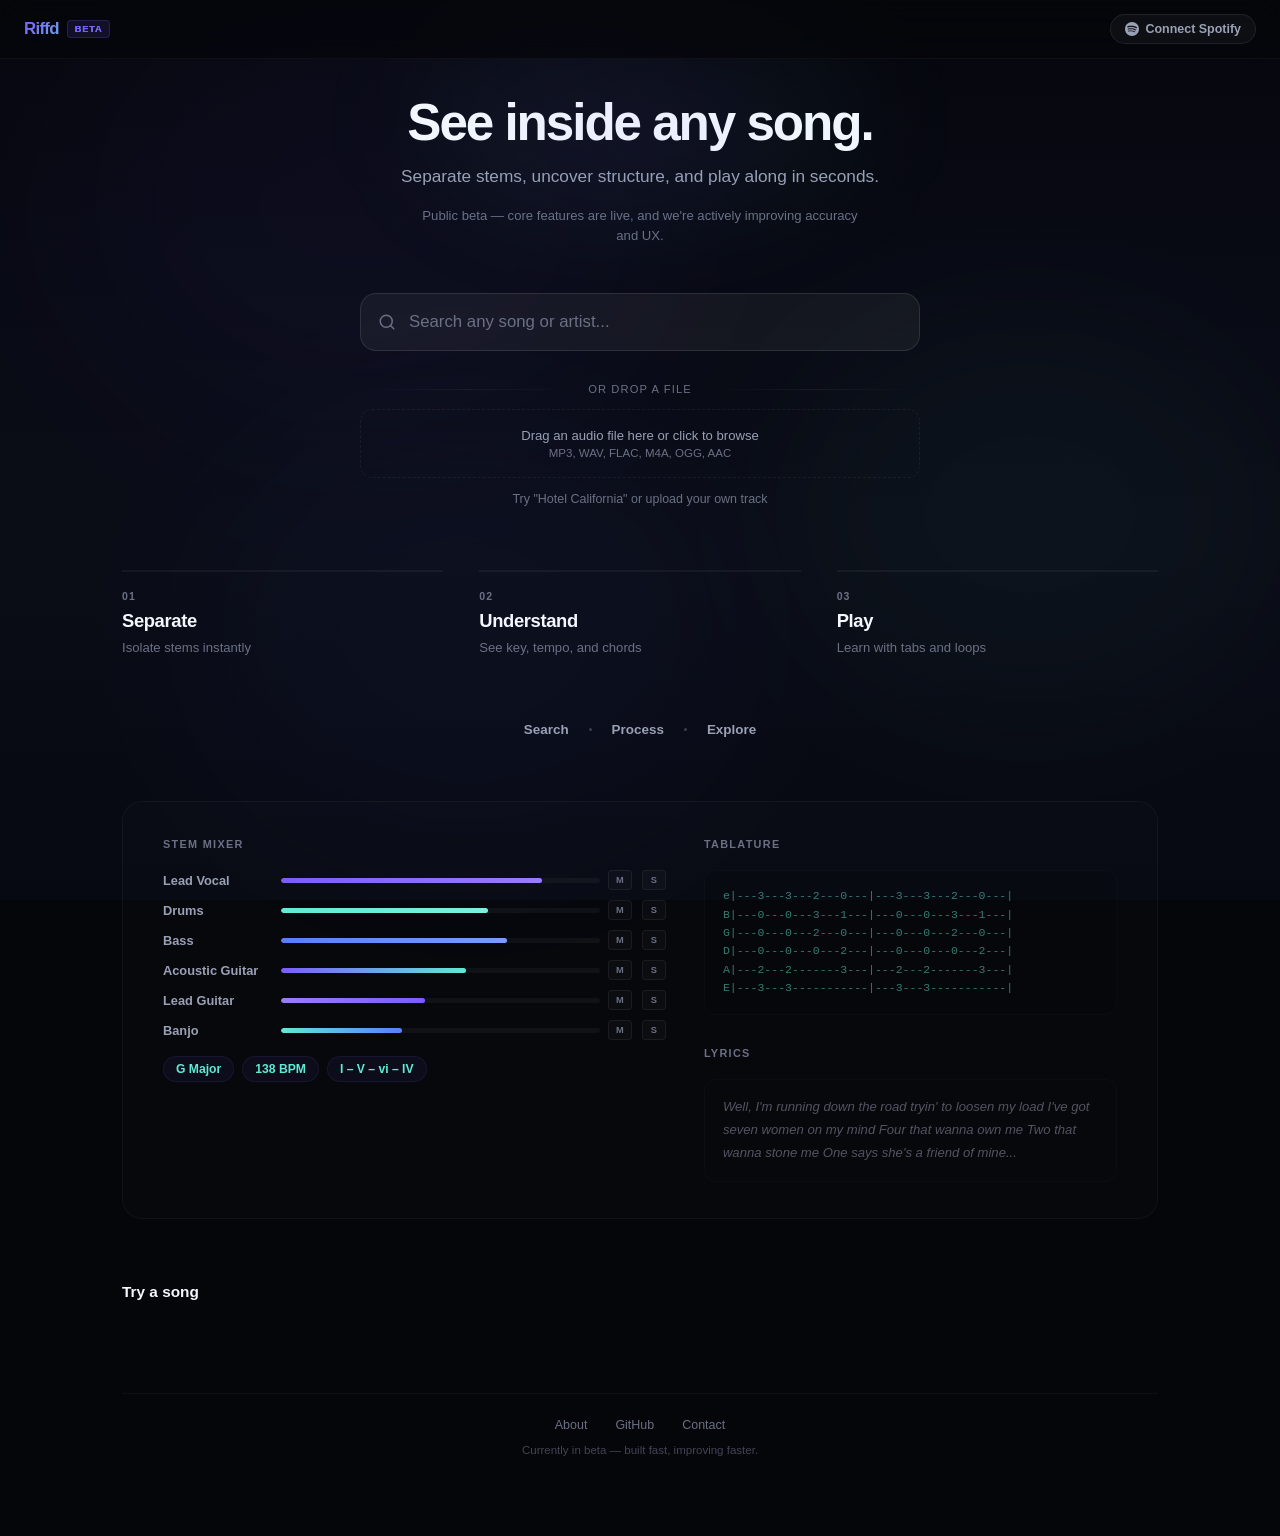
==== commit fa85e71d: "UI: recents + similar style unified, scroll cleanup, coming soon tabs, polish" ====
--- a/templates/index.html
+++ b/templates/index.html
@@ -3,13 +3,13 @@
 <head>
   <meta charset="UTF-8" />
   <meta name="viewport" content="width=device-width, initial-scale=1.0" />
-  <title>riffa Beta | Isolate, understand, and play any song</title>
+  <title>Riffd | Isolate, understand, and play any song</title>
   <meta name="description" content="Public beta for a music tool that helps you isolate parts, analyze songs, and practice faster." />
-  <meta property="og:title" content="riffa Beta | Isolate, understand, and play any song" />
+  <meta property="og:title" content="Riffd | Isolate, understand, and play any song" />
   <meta property="og:description" content="Public beta for a music tool that helps you isolate parts, analyze songs, and practice faster." />
   <meta property="og:type" content="website" />
   <meta name="twitter:card" content="summary_large_image" />
-  <meta name="twitter:title" content="riffa Beta | Isolate, understand, and play any song" />
+  <meta name="twitter:title" content="Riffd | Isolate, understand, and play any song" />
   <meta name="twitter:description" content="Public beta for a music tool that helps you isolate parts, analyze songs, and practice faster." />
   <style>
     :root {
@@ -174,7 +174,7 @@
 
     /* Hero CTA button */
     .hero-cta {
-      padding:14px 40px; font-size:.95rem; font-weight:700; border-radius:var(--radius-sm);
+      padding:14px 44px; font-size:.95rem; font-weight:700; border-radius:var(--radius-sm);
       background:var(--accent-gradient); color:white; border:none; cursor:pointer;
       box-shadow:0 4px 24px rgba(124,92,255,.35); transition:all .3s ease;
     }
@@ -182,13 +182,13 @@
     .hero-cta:disabled { opacity:.35; cursor:not-allowed; transform:none; box-shadow:none; }
 
     .hero-back {
-      margin-top:12px; background:none; border:none; color:var(--text-muted);
-      font-size:.82rem; cursor:pointer; padding:6px 12px; transition:color .2s;
+      margin-top:16px; background:none; border:none; color:var(--text-muted);
+      font-size:.76rem; cursor:pointer; padding:0; transition:color .2s; font-family:inherit;
+      letter-spacing:0.01em;
     }
     .hero-back:hover { color:var(--text-secondary); transform:none; }
 
-    /* Smooth state transition */
-    .hero-actions { transition:opacity .3s ease; }
+    .hero-actions { display:flex; flex-direction:column; align-items:center; transition:opacity .3s ease; }
     .hero-actions.hidden { opacity:0; pointer-events:none; height:0; overflow:hidden; margin:0; }
     .hero-loading { transition:opacity .3s ease .15s; }
     .hero-loading.hidden { opacity:0; pointer-events:none; height:0; overflow:hidden; margin:0; }
@@ -269,10 +269,9 @@
 
     /* Header inside results */
     .results-header { padding:20px 22px 0; }
-    .results-meta { display:flex; gap:8px; flex-wrap:wrap; margin-top:12px; }
-    .meta-chip { display:inline-flex; align-items:center; gap:5px; padding:5px 12px; background:rgba(124,92,255,.06); border:1px solid rgba(124,92,255,.12); border-radius:999px; font-size:.74rem; font-weight:600; }
+    .results-meta { display:flex; gap:10px; flex-wrap:wrap; margin-top:14px; align-items:center; }
+    .meta-chip { display:inline-flex; align-items:center; gap:6px; padding:6px 14px; background:rgba(124,92,255,.06); border:1px solid rgba(124,92,255,.1); border-radius:999px; font-size:.78rem; font-weight:600; }
     .meta-chip .mc-label { color:var(--text-muted); } .meta-chip .mc-val { color:var(--accent-2); }
-    .tag-chip { padding:4px 10px; background:rgba(255,255,255,.03); border:1px solid var(--border); border-radius:999px; font-size:.7rem; color:var(--text-muted); font-weight:500; }
 
     /* Primary nav tabs */
     .results-nav { display:flex; gap:0; border-bottom:1px solid var(--border); margin-top:16px; padding:0 22px; }
@@ -294,7 +293,7 @@
     .transport-seek::-webkit-slider-thumb { -webkit-appearance:none; width:12px; height:12px; border-radius:50%; background:var(--accent-2); cursor:pointer; box-shadow:0 0 8px rgba(94,234,212,.4); }
 
     .mixer-channels { margin-top:4px; }
-    .channel { display:grid; grid-template-columns:76px 1fr 30px 30px; align-items:center; gap:8px; padding:6px 0; }
+    .channel { display:grid; grid-template-columns:140px 1fr 30px 30px; align-items:center; gap:8px; padding:6px 0; }
     .channel-name { font-size:.78rem; font-weight:600; color:var(--text-secondary); white-space:nowrap; overflow:hidden; text-overflow:ellipsis; }
     .channel.muted .channel-name { color:var(--text-muted); opacity:.4; }
     .channel-volume { display:flex; align-items:center; gap:8px; }
@@ -392,7 +391,7 @@
 
     @media(max-width:640px) {
       main { padding:28px 14px 60px; }
-      .channel { grid-template-columns:64px 1fr 26px 26px; gap:5px; }
+      .channel { grid-template-columns:100px 1fr 26px 26px; gap:5px; }
       .action-row { flex-direction:column; } .action-row button { width:100%; }
       .results-nav-btn { padding:10px 10px; font-size:.78rem; }
       .top-nav { padding:12px 16px; }
@@ -403,7 +402,7 @@
 <body>
 <!-- Top Nav -->
 <nav class="top-nav">
-  <div class="nav-brand" onclick="resetApp()">riffa <span class="beta-badge">Beta</span></div>
+  <div class="nav-brand" onclick="resetApp()">Riffd <span class="beta-badge">Beta</span></div>
   <button class="spotify-btn" id="spotify-connect-btn" onclick="onSpotifyConnect()">
     <svg viewBox="0 0 24 24"><path d="M12 0C5.4 0 0 5.4 0 12s5.4 12 12 12 12-5.4 12-12S18.66 0 12 0zm5.521 17.34c-.24.359-.66.48-1.021.24-2.82-1.74-6.36-2.101-10.561-1.141-.418.122-.779-.179-.899-.539-.12-.421.18-.78.54-.9 4.56-1.021 8.52-.6 11.64 1.32.42.18.479.659.301 1.02zm1.44-3.3c-.301.42-.841.6-1.262.3-3.239-1.98-8.159-2.58-11.939-1.38-.479.12-1.02-.12-1.14-.6-.12-.48.12-1.021.6-1.141C9.6 9.9 15 10.561 18.72 12.84c.361.181.54.78.241 1.2zm.12-3.36C15.24 8.4 8.82 8.16 5.16 9.301c-.6.179-1.2-.181-1.38-.721-.18-.601.18-1.2.72-1.381 4.26-1.26 11.28-1.02 15.721 1.621.539.3.719 1.02.419 1.56-.299.421-1.02.599-1.559.3z"/></svg>
     Connect Spotify
@@ -441,6 +440,12 @@
         <div class="upload-subtitle">MP3, WAV, FLAC, M4A, OGG, AAC</div>
       </div>
       <div class="search-hint">Try "Hotel California" or upload your own track</div>
+    </div>
+
+    <!-- Recent Songs (hidden until populated) -->
+    <div class="landing-section" id="history-section" style="display:none">
+      <div class="landing-section-title">Recent songs</div>
+      <div class="try-grid" id="history-grid"></div>
     </div>
 
     <!-- Capability band -->
@@ -549,7 +554,7 @@
       <!-- STATE: Pre-process (CTA) -->
       <div class="hero-actions" id="hero-actions">
         <button class="hero-cta" id="process-btn" onclick="startProcessing()">Dive In</button>
-        <button class="hero-back" onclick="resetApp()">&#8592; Choose a different song</button>
+        <button class="hero-back" onclick="resetApp()">Pick another song</button>
         <div id="error-msg" class="error-msg" style="text-align:center;margin-top:10px"></div>
       </div>
 
@@ -664,16 +669,94 @@
 
 // ─── Search ─────────────────────────────────────────────────────────────────
 let searchResults=[], searchTimer=null, lastQuery="";
+let _searchCache={};  // normalized query → {results, timestamp}
+let _searchController=null;  // AbortController for in-flight request
+const SEARCH_CACHE_TTL = 60000;  // 1 minute
+const SEARCH_DEBOUNCE = 450;  // ms
+let _searchBackoffUntil=0;  // timestamp (ms) when rate limit cooldown expires
+const _MAX_SEARCH_COOLDOWN=15; // seconds — never allow longer cooldown
+
 const searchInput = document.getElementById("search-input");
-searchInput.addEventListener("input", ()=>{ clearTimeout(searchTimer); const q=searchInput.value.trim(); if(!q){document.getElementById("search-results").innerHTML="";lastQuery="";return;} if(q===lastQuery)return; if(q.length>=2) searchTimer=setTimeout(()=>doSearch(q),300); });
-searchInput.addEventListener("keydown", e=>{ if(e.key==="Enter"){clearTimeout(searchTimer);const q=searchInput.value.trim();if(q)doSearch(q);} });
+
+searchInput.addEventListener("input", ()=>{
+  clearTimeout(searchTimer);
+  const q=searchInput.value.trim();
+  if(!q){ document.getElementById("search-results").innerHTML=""; lastQuery=""; return; }
+  if(q===lastQuery) return;
+  if(q.length>=2) searchTimer=setTimeout(()=>doSearch(q), SEARCH_DEBOUNCE);
+});
+
+searchInput.addEventListener("keydown", e=>{
+  if(e.key==="Enter"){ clearTimeout(searchTimer); const q=searchInput.value.trim(); if(q&&q.length>=2) doSearch(q); }
+});
 
 async function doSearch(q) {
-  if(!q)return; lastQuery=q;
+  if(!q) return;
+  lastQuery=q;
   const c=document.getElementById("search-results");
-  if(!c.children.length) c.innerHTML='<div class="empty-state">Searching...</div>';
-  try { const r=await fetch(`/api/spotify/search?q=${encodeURIComponent(q)}`); if(q!==lastQuery)return; const d=await r.json(); if(d.error)throw new Error(d.error); searchResults=d||[]; renderSearchResults(); }
-  catch(e){ if(q!==lastQuery)return; c.innerHTML=`<div class="empty-state" style="color:var(--red)">Search failed: ${esc(e.message)}</div>`; }
+  const cacheKey=q.trim().toLowerCase();
+
+  console.log(`[search] query="${q}"`);
+
+  // Respect rate limit backoff — don't even try during cooldown
+  if(Date.now() < _searchBackoffUntil) {
+    const secs = Math.ceil((_searchBackoffUntil - Date.now()) / 1000);
+    console.log(`[search] blocked — rate limit backoff (${secs}s remaining)`);
+    c.innerHTML=`<div class="empty-state" style="color:var(--text-muted)">Search available in ${secs}s...</div>`;
+    return;
+  }
+
+  // Check cache
+  const cached=_searchCache[cacheKey];
+  if(cached && Date.now()-cached.ts < SEARCH_CACHE_TTL) {
+    console.log(`[search] cache hit for "${cacheKey}" (${cached.results.length} results)`);
+    searchResults=cached.results;
+    renderSearchResults();
+    return;
+  }
+
+  c.innerHTML='<div class="empty-state">Searching...</div>';
+
+  // Cancel any in-flight request
+  if(_searchController) { try{_searchController.abort();}catch{} }
+  _searchController=new AbortController();
+
+  try {
+    console.log(`[search] fetching from API...`);
+    const r=await fetch(`/api/spotify/search?q=${encodeURIComponent(q)}`, {signal:_searchController.signal});
+    if(q!==lastQuery) { console.log(`[search] stale response, ignoring`); return; }
+
+    // Handle rate limit: set cooldown (clamped), auto-retry when it clears
+    if(r.status===429) {
+      const d=await r.json();
+      const retryAfter = Math.min(Math.max(d.retry_after || 5, 1), _MAX_SEARCH_COOLDOWN);
+      _searchBackoffUntil = Date.now() + retryAfter * 1000;  // always replace, never accumulate
+      console.warn(`[search] rate limited — cooldown ${retryAfter}s`);
+      c.innerHTML=`<div class="empty-state" style="color:var(--text-muted)">Search available in ${retryAfter}s...</div>`;
+      setTimeout(() => {
+        _searchBackoffUntil = 0;
+        console.log(`[search] cooldown cleared`);
+        if(lastQuery===q) doSearch(q);
+      }, retryAfter * 1000 + 300);
+      return;
+    }
+
+    const d=await r.json();
+    if(d.error) {
+      console.warn(`[search] API error: ${d.error}`);
+      c.innerHTML=`<div class="empty-state" style="color:var(--text-muted)">${esc(d.error)}</div>`;
+      return;
+    }
+    console.log(`[search] got ${d.length} results`);
+    searchResults=d||[];
+    _searchCache[cacheKey]={results:searchResults, ts:Date.now()};
+    renderSearchResults();
+  } catch(e) {
+    if(e.name==="AbortError") { console.log(`[search] aborted (superseded)`); return; }
+    if(q!==lastQuery) return;
+    console.warn(`[search] network error:`, e.message);
+    c.innerHTML='<div class="empty-state" style="color:var(--text-muted)">Search temporarily unavailable. Try again in a moment.</div>';
+  }
 }
 
 function renderSearchResults() {
@@ -789,27 +872,42 @@
   const activeNames=Object.keys(tabs).filter(n=>{const i=stems[n];return !i||i.active!==false;});
   if(!activeNames.length){setError("No stems detected.");showView("confirm");return;}
 
-  // Metadata chips
+  // Metadata chips — BPM, Key, Progression (confidence-gated display)
   const metaEl=document.getElementById("results-meta");
   let chips="";
-  if(intel.key&&intel.key!=="Unknown") chips+=`<span class="meta-chip"><span class="mc-label">Key</span><span class="mc-val">${esc(intel.key)}</span></span>`;
-  if(intel.bpm&&intel.bpm>0) chips+=`<span class="meta-chip"><span class="mc-label">BPM</span><span class="mc-val">${Math.round(intel.bpm)}</span></span>`;
-  if(intel.progression&&intel.progression!=="Unknown") chips+=`<span class="meta-chip"><span class="mc-label">Prog</span><span class="mc-val">${esc(intel.progression)}</span></span>`;
-  for(const tag of tags.slice(0,4)) chips+=`<span class="tag-chip">${esc(tag)}</span>`;
-  // Detected stems as chips
-  activeNames.forEach(n=>{const l=(stems[n]&&stems[n].label)||capitalize(n);chips+=`<span class="tag-chip">${esc(l)}</span>`;});
+
+  // BPM: suppress if 0 or very low confidence
+  const bpmConf = intel.bpm_confidence || 0;
+  const bpmVal = Math.round(intel.bpm || 0);
+  if(bpmVal > 0 && bpmConf >= 0.15) {
+    const bpmLabel = bpmConf >= 0.4 ? "BPM" : "Likely BPM";
+    chips+=`<span class="meta-chip"><span class="mc-label">${bpmLabel}</span><span class="mc-val">${bpmVal}</span></span>`;
+  }
+
+  // Key: show if detected
+  if(intel.key&&intel.key!=="Unknown") {
+    chips+=`<span class="meta-chip"><span class="mc-label">Key</span><span class="mc-val">${esc(intel.key)}</span></span>`;
+  }
+
+  // Progression: show only if present and above threshold
+  const progConf = intel.progression_confidence || 0;
+  if(intel.progression&&intel.progression!=="Unknown"&&intel.progression!==null&&progConf>=0.35) {
+    const progLabel = progConf >= 0.55 ? "Progression" : "Likely progression";
+    chips+=`<span class="meta-chip"><span class="mc-label">${progLabel}</span><span class="mc-val">${esc(intel.progression)}</span></span>`;
+  }
+
   metaEl.innerHTML=chips;
   songKey=(intel.key_num>=0)?{num:intel.key_num,mode:intel.mode_num,name:intel.key}:null;
 
   // Mix panel
-  document.getElementById("mixer-channels").innerHTML=activeNames.map(n=>{const l=(stems[n]&&stems[n].label)||capitalize(n);return`<div class="channel" id="ch-${n}"><div class="channel-name">${esc(l)}</div><div class="channel-volume"><input type="range" class="vol-slider" min="0" max="100" value="100" oninput="setVolume('${n}',this.value)" id="vol-${n}"/><span class="vol-label" id="vol-label-${n}">100</span></div><button class="ch-btn" id="mute-${n}" onclick="toggleMute('${n}')">M</button><button class="ch-btn" id="solo-${n}" onclick="toggleSolo('${n}')">S</button></div>`;}).join("");
+  document.getElementById("mixer-channels").innerHTML=activeNames.map(n=>{const l=formatStemLabel(n,(stems[n]&&stems[n].label)||"");return`<div class="channel" id="ch-${n}"><div class="channel-name">${esc(l)}</div><div class="channel-volume"><input type="range" class="vol-slider" min="0" max="100" value="100" oninput="setVolume('${n}',this.value)" id="vol-${n}"/><span class="vol-label" id="vol-label-${n}">100</span></div><button class="ch-btn" id="mute-${n}" onclick="toggleMute('${n}')">M</button><button class="ch-btn" id="solo-${n}" onclick="toggleSolo('${n}')">S</button></div>`;}).join("");
   document.getElementById("loop-start").value="0:00";document.getElementById("loop-end").value="";loopActive=false;document.getElementById("loop-btn").classList.remove("active");
   transposeAmount=0;document.getElementById("transpose-display").textContent="0";document.getElementById("transposed-key").textContent="";
 
   // Tab panel
-  document.getElementById("tab-pills").innerHTML=activeNames.map((n,i)=>{const l=(stems[n]&&stems[n].label)||capitalize(n);return`<button class="tab-pill ${i===0?'active':''}" onclick="showTab('${n}',this)">${esc(l)}</button>`;}).join("");
+  document.getElementById("tab-pills").innerHTML=activeNames.map((n,i)=>{const l=formatStemLabel(n,(stems[n]&&stems[n].label)||"");return`<button class="tab-pill ${i===0?'active':''}" onclick="showTab('${n}',this)">${esc(l)}</button>`;}).join("");
   document.getElementById("tab-display").textContent=tabs[activeNames[0]]?.tab_text||"(no tab data)";
-  document.getElementById("midi-actions").innerHTML=activeNames.map(n=>{const l=(stems[n]&&stems[n].label)||capitalize(n);return`<a href="/api/download_midi/${currentJobId}/${n}"><button class="secondary">MIDI: ${esc(l)}</button></a>`;}).join("");
+  document.getElementById("midi-actions").innerHTML=activeNames.map(n=>{const l=formatStemLabel(n,(stems[n]&&stems[n].label)||"");return`<a href="/api/download_midi/${currentJobId}/${n}"><button class="secondary">MIDI: ${esc(l)}</button></a>`;}).join("");
 
   // Lyrics panel
   const lyricsEl=document.getElementById("lyrics-content");
@@ -826,6 +924,9 @@
   await loadStemAudio(activeNames);
   document.getElementById("process-btn").disabled=false;document.getElementById("process-btn").textContent="Dive In";
   showView("results");
+
+  // Refresh history so new song appears immediately
+  loadHistory();
 }
 
 function showTab(n,btn){document.querySelectorAll(".tab-pill").forEach(p=>p.classList.remove("active"));btn.classList.add("active");document.getElementById("tab-display").textContent=(jobData?.tabs||{})[n]?.tab_text||"(no tab data)";}
@@ -907,6 +1008,24 @@
 function fmtMs(ms){const s=Math.floor((ms||0)/1000);return`${Math.floor(s/60)}:${String(s%60).padStart(2,"0")}`;}
 function fmtSec(s){s=Math.max(0,Math.floor(s||0));return`${Math.floor(s/60)}:${String(s%60).padStart(2,"0")}`;}
 function capitalize(s){return s.charAt(0).toUpperCase()+s.slice(1);}
+
+function formatStemLabel(rawKey, label) {
+  // If backend provides a clean label, use it
+  if (label && !label.includes("_")) return label;
+  // Otherwise format the raw key: lead_guitar_electric → Lead Guitar (Electric)
+  let parts = (label || rawKey).replace(/_/g, " ").split(" ");
+  // Capitalize each word
+  parts = parts.map(w => w.charAt(0).toUpperCase() + w.slice(1));
+  // If last part is a number, format as "Name N"
+  // If last part is a descriptor (electric, acoustic), wrap in parens
+  const descriptors = ["electric","acoustic","overdub","layer","double","comping","fingerpicking","pad"];
+  const last = parts[parts.length - 1].toLowerCase();
+  if (descriptors.includes(last) && parts.length > 1) {
+    const desc = parts.pop();
+    return parts.join(" ") + " (" + desc.charAt(0).toUpperCase() + desc.slice(1) + ")";
+  }
+  return parts.join(" ");
+}
 function esc(s){return String(s).replace(/&/g,"&amp;").replace(/</g,"&lt;").replace(/>/g,"&gt;").replace(/"/g,"&quot;");}
 function sleep(ms){return new Promise(r=>setTimeout(r,ms));}
 
@@ -1041,11 +1160,17 @@
   const grid = document.getElementById("try-grid");
   if (!grid || !_discoverySongs.length) return;
 
+  // Debug: log each card's data binding
+  console.log("[discovery] rendering cards:");
+  _discoverySongs.forEach((t, i) => console.log(`  [${i}] ${t.name} by ${t.artist} img=${(t.image_url||"none").slice(-20)}`));
+
   grid.innerHTML = _discoverySongs.map((t, i) => {
+    // Each card renders from a single track object — title, artist, and image are bound together
+    const tid = t.id || i;
     const imgHtml = t.image_url
-      ? `<img src="${esc(t.image_url)}" alt="" loading="lazy" onerror="this.style.display='none';this.nextElementSibling.style.display='flex'" /><div class="try-card-ph" style="display:none"></div>`
+      ? `<img src="${esc(t.image_url)}" alt="${esc(t.name)}" crossorigin="anonymous" onerror="this.style.display='none';this.nextElementSibling.style.display='flex'" /><div class="try-card-ph" style="display:none"></div>`
       : `<div class="try-card-ph"></div>`;
-    return `<div class="try-card" onclick="pickDiscovery(${i})">
+    return `<div class="try-card" data-track-id="${esc(tid)}" onclick="pickDiscovery(${i})">
       ${imgHtml}
       <div class="try-card-name">${esc(t.name || "")}</div>
       <div class="try-card-artist">${esc(t.artist || "")}</div>
@@ -1059,6 +1184,90 @@
 }
 
 loadDiscovery();
+
+// ─── History / Recent Songs ──────────────────────────────────────────────────
+let _historySongs = [];
+
+async function loadHistory() {
+  try {
+    const res = await fetch("/api/history");
+    const data = await res.json();
+    if (!data || !data.length) return;
+    _historySongs = data;
+    const section = document.getElementById("history-section");
+    const grid = document.getElementById("history-grid");
+    grid.innerHTML = data.map((t, i) => {
+      const imgHtml = t.image_url
+        ? `<img src="${esc(t.image_url)}" alt="${esc(t.name||"")}" crossorigin="anonymous" onerror="this.style.display='none';this.nextElementSibling.style.display='flex'" /><div class="try-card-ph" style="display:none"></div>`
+        : '<div class="try-card-ph"></div>';
+      return `<div class="try-card" data-track-id="${esc(t.track_id||"")}" onclick="pickHistory(${i})">${imgHtml}<div class="try-card-name">${esc(t.name||"")}</div><div class="try-card-artist">${esc(t.artist||"")}</div></div>`;
+    }).join("");
+    section.style.display = "block";
+  } catch { /* silent */ }
+}
+
+async function pickHistory(i) {
+  const entry = _historySongs[i];
+  if (!entry) return;
+
+  // Build a track object from history entry
+  const track = {
+    id: entry.track_id,
+    name: entry.name,
+    artist: entry.artist,
+    image_url: entry.image_url,
+    year: entry.year || "",
+    artist_id: entry.artist_id,
+    yt_query: entry.yt_query || `${entry.artist} - ${entry.name} official audio`,
+  };
+
+  selectedTrack = track;
+  currentJobId = null;
+  _showHeroPreProcess();
+  showView("confirm");
+
+  // Try cache first
+  if (entry.track_id && entry.has_cache) {
+    try {
+      const res = await fetch(`/api/cache/${entry.track_id}`);
+      if (res.ok) {
+        const cached = await res.json();
+        if (cached && !cached.error) {
+          // Restore job_id for audio serving
+          currentJobId = cached.job_id || entry.job_id;
+          // Put cached result into jobs-like format for renderResults
+          jobData = {
+            status: "complete",
+            tabs: cached.tabs || {},
+            stems: cached.stems || {},
+            intelligence: cached.intelligence || {},
+            lyrics: cached.lyrics || null,
+            tags: cached.tags || [],
+            recommendations: cached.recommendations || {},
+          };
+          // Load audio buffers need the job_id set
+          _showHeroLoading();
+          startLoadingMessages();
+          setProgress(null, 80);
+          _fadeLT("Loading cached results...");
+
+          // Small delay for smooth transition
+          await sleep(600);
+          stopLoadingMessages();
+          renderResults(jobData);
+          return;
+        }
+      }
+    } catch (e) {
+      console.warn("Cache miss, will reprocess:", e);
+    }
+  }
+
+  // No cache hit — process normally
+  startProcessing();
+}
+
+loadHistory();
 
 // ─── Spotify Connect (UI placeholder) ────────────────────────────────────────
 let _tooltipTimer = null;
